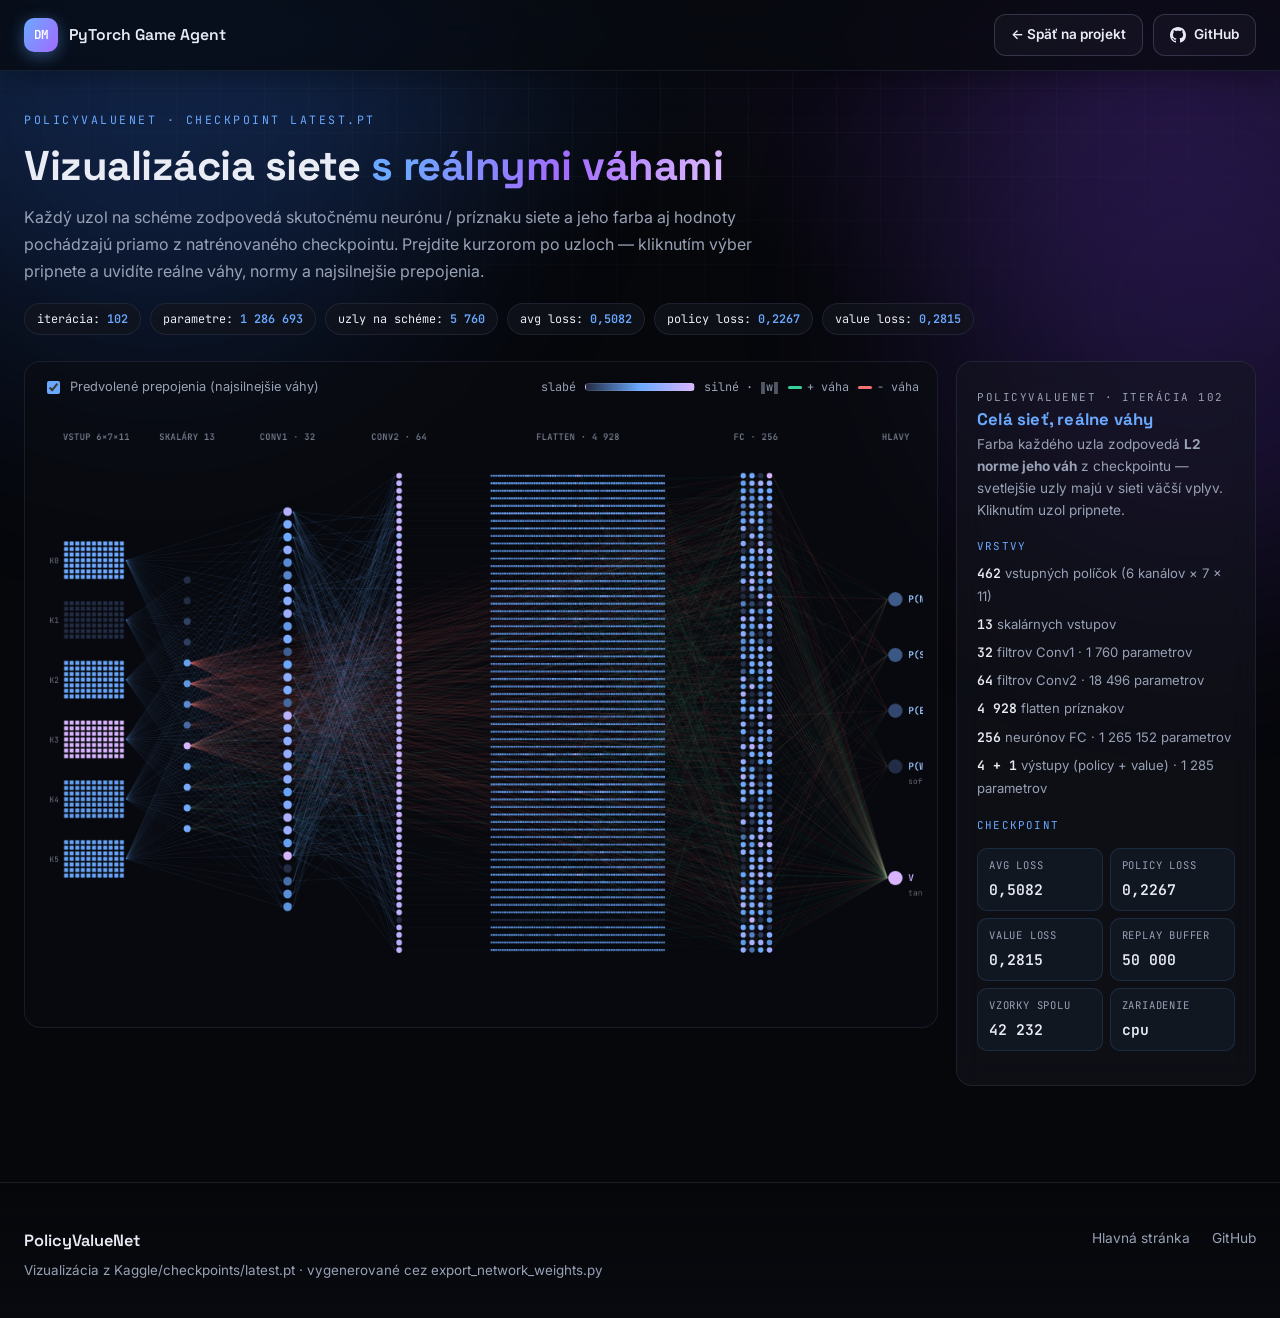
==== visualizationOfNetwork.html @ 05940a18 "UpdateWeb" ====
<!DOCTYPE html>
<html lang="sk">
<head>
  <meta charset="utf-8" />
  <meta name="viewport" content="width=device-width, initial-scale=1" />
  <title>PolicyValueNet — vizualizácia siete s reálnymi váhami</title>
  <meta name="description" content="Interaktívna vizualizácia neurónovej siete PolicyValueNet s reálnymi hodnotami váh z checkpointu latest.pt.">
  <link rel="icon" href="data:image/svg+xml,<svg xmlns=%22http://www.w3.org/2000/svg%22 viewBox=%220 0 100 100%22><text y=%22.9em%22 font-size=%2290%22>🧠</text></svg>">
  <link rel="preconnect" href="https://fonts.googleapis.com">
  <link rel="preconnect" href="https://fonts.gstatic.com" crossorigin>
  <link href="https://fonts.googleapis.com/css2?family=Inter:wght@400;500;600;700&family=Space+Grotesk:wght@500;600;700&family=JetBrains+Mono:wght@400;500;600&display=swap" rel="stylesheet">
  <link rel="stylesheet" href="styles.css">
  <style>
    /* ── Stránkové štýly vizualizácie ── */
    /* Na tejto stránke je obsah roztiahnutý na celú šírku obrazovky */
    main.viz-page,
    .nav-inner,
    .site-footer .footer-inner{
      max-width: 1740px;
    }

    .viz-page{ padding-top: 110px; }

    .viz-head{ margin-bottom: 26px; }

    .viz-head h1{
      font-size: clamp(1.7rem, 3.6vw, 2.6rem);
      margin: 10px 0 12px;
      letter-spacing: -0.5px;
    }

    .viz-sub{
      color: var(--muted);
      max-width: 760px;
      margin: 0 0 18px;
    }

    .viz-chips{
      display: flex;
      flex-wrap: wrap;
      gap: 9px;
    }

    .viz-chip{
      font-family: var(--font-mono);
      font-size: 0.74rem;
      color: var(--text);
      border: 1px solid var(--border);
      border-radius: 999px;
      padding: 5px 12px;
      background: rgba(18, 21, 29, 0.7);
    }

    .viz-chip b{ color: var(--accent); font-weight: 600; }

    .viz-layout{
      display: grid;
      grid-template-columns: 1fr 340px;
      gap: 18px;
      align-items: start;
      margin-top: 22px;
    }

    .viz-layout > *{ min-width: 0; }

    @media (max-width: 1500px){
      .viz-layout{ grid-template-columns: 1fr 300px; }
    }

    .viz-canvas-card{
      position: relative;
      background: rgba(10, 12, 18, 0.6);
      border: 1px solid var(--border);
      border-radius: 16px;
      padding: 14px;
      overflow: hidden;
    }

    .viz-scroll{ overflow-x: auto; }

    #netCanvas{
      display: block;
      min-width: 940px;
      max-width: 1480px;
      width: 100%;
      margin: 0 auto;
      cursor: crosshair;
    }

    .viz-controls{
      display: flex;
      flex-wrap: wrap;
      align-items: center;
      justify-content: space-between;
      gap: 12px;
      margin-bottom: 10px;
      padding: 0 4px;
    }

    .viz-controls label{
      display: inline-flex;
      align-items: center;
      gap: 7px;
      font-size: 0.8rem;
      color: var(--muted);
      cursor: pointer;
      user-select: none;
    }

    .viz-controls input[type="checkbox"]{ accent-color: var(--accent); }

    .viz-legend{
      display: flex;
      align-items: center;
      gap: 9px;
      font-size: 0.74rem;
      color: var(--muted);
      font-family: var(--font-mono);
    }

    .legend-grad{
      width: 110px;
      height: 8px;
      border-radius: 4px;
      background: linear-gradient(90deg, #232c45, #6aa9ff, #d8b4fe);
      border: 1px solid rgba(255,255,255,0.1);
    }

    .legend-sign{ display:inline-flex; align-items:center; gap:5px; }
    .legend-sign i{ display:inline-block; width:14px; height:3px; border-radius:2px; }

    /* Info panel */
    .viz-panel{
      position: sticky;
      top: 96px;
      background: var(--card);
      -webkit-backdrop-filter: blur(14px);
              backdrop-filter: blur(14px);
      border: 1px solid var(--border);
      border-radius: 16px;
      padding: 20px;
      min-height: 420px;
      max-height: calc(100vh - 120px);
      overflow-y: auto;
    }

    .viz-panel h2{
      font-size: 1.05rem;
      margin: 0 0 4px;
      color: var(--accent);
    }

    .viz-panel .vp-layer{
      font-family: var(--font-mono);
      font-size: 0.68rem;
      text-transform: uppercase;
      letter-spacing: 1.5px;
      color: var(--muted);
    }

    .viz-panel p{ font-size: 0.85rem; color: var(--muted); line-height: 1.6; }

    .vp-stats{
      display: grid;
      grid-template-columns: 1fr 1fr;
      gap: 7px;
      margin: 14px 0;
    }

    .vp-stat{
      background: rgba(106, 169, 255, 0.05);
      border: 1px solid rgba(106, 169, 255, 0.14);
      border-radius: 10px;
      padding: 8px 11px;
    }

    .vp-stat .k{
      display: block;
      font-size: 0.66rem;
      color: var(--muted);
      text-transform: uppercase;
      letter-spacing: 0.8px;
      font-family: var(--font-mono);
    }

    .vp-stat .v{
      display: block;
      font-family: var(--font-mono);
      font-size: 0.92rem;
      font-weight: 600;
      color: var(--text);
      margin-top: 2px;
    }

    .vp-table{
      width: 100%;
      border-collapse: collapse;
      font-size: 0.76rem;
      margin: 8px 0 14px;
      font-family: var(--font-mono);
    }

    .vp-table th{
      text-align: left;
      color: var(--muted);
      font-weight: 500;
      font-size: 0.66rem;
      text-transform: uppercase;
      letter-spacing: 0.8px;
      padding: 4px 6px;
      border-bottom: 1px solid var(--border);
    }

    .vp-table td{
      padding: 4px 6px;
      border-bottom: 1px solid rgba(148, 163, 200, 0.06);
    }

    .vp-table tr:hover td{ background: rgba(106, 169, 255, 0.05); }

    .w-pos{ color: #34d399; }
    .w-neg{ color: #f87171; }

    .vp-kernels{
      display: flex;
      flex-wrap: wrap;
      gap: 10px;
      margin: 10px 0 14px;
    }

    .vp-kernel{ text-align: center; }

    .vp-kernel canvas{
      display: block;
      border-radius: 6px;
      border: 1px solid rgba(255,255,255,0.08);
    }

    .vp-kernel span{
      display: block;
      font-family: var(--font-mono);
      font-size: 0.62rem;
      color: var(--muted);
      margin-top: 3px;
    }

    .vp-section{
      font-family: var(--font-mono);
      font-size: 0.68rem;
      text-transform: uppercase;
      letter-spacing: 1.2px;
      color: var(--accent);
      margin: 16px 0 6px;
    }

    .vp-reset{
      margin-top: 10px;
      width: 100%;
      padding: 9px;
      background: rgba(106, 169, 255, 0.08);
      border: 1px solid rgba(106, 169, 255, 0.3);
      border-radius: 10px;
      color: var(--text);
      font-family: var(--font-body);
      font-size: 0.82rem;
      font-weight: 600;
      cursor: pointer;
      transition: background 0.2s ease, border-color 0.2s ease;
    }

    .vp-reset:hover{ background: rgba(106,169,255,0.16); border-color: var(--accent); }

    .vp-summary li{
      font-size: 0.82rem;
      color: var(--muted);
      margin-bottom: 5px;
    }

    .vp-summary b{ color: var(--text); font-family: var(--font-mono); font-weight: 600; }

    .viz-error{
      padding: 40px;
      text-align: center;
      color: var(--muted);
    }

    @media (max-width: 1080px){
      .viz-layout{ grid-template-columns: 1fr; }
      .viz-panel{ position: static; max-height: none; }
    }
  </style>
</head>
<body>

  <div class="bg-fx" aria-hidden="true">
    <div class="orb orb-1"></div>
    <div class="orb orb-2"></div>
    <div class="bg-grid"></div>
  </div>

  <nav class="nav scrolled">
    <div class="container nav-inner">
      <a href="index.html" class="nav-brand">
        <span class="nav-logo">DM</span>
        <span>PyTorch Game Agent</span>
      </a>
      <div style="display:flex; align-items:center; gap:10px;">
        <a class="nav-gh" href="index.html#architektura"><span>← Späť na projekt</span></a>
        <a class="nav-gh" href="https://github.com/DavidMonis/RocnikovyProjekt" target="_blank" rel="noopener">
          <svg viewBox="0 0 16 16" aria-hidden="true"><path d="M8 0C3.58 0 0 3.58 0 8c0 3.54 2.29 6.53 5.47 7.59.4.07.55-.17.55-.38 0-.19-.01-.82-.01-1.49-2.01.37-2.53-.49-2.69-.94-.09-.23-.48-.94-.82-1.13-.28-.15-.68-.52-.01-.53.63-.01 1.08.58 1.23.82.72 1.21 1.87.87 2.33.66.07-.52.28-.87.51-1.07-1.78-.2-3.64-.89-3.64-3.95 0-.87.31-1.59.82-2.15-.08-.2-.36-1.02.08-2.12 0 0 .67-.21 2.2.82.64-.18 1.32-.27 2-.27.68 0 1.36.09 2 .27 1.53-1.04 2.2-.82 2.2-.82.44 1.1.16 1.92.08 2.12.51.56.82 1.27.82 2.15 0 3.07-1.87 3.75-3.65 3.95.29.25.54.73.54 1.48 0 1.07-.01 1.93-.01 2.2 0 .21.15.46.55.38A8.01 8.01 0 0 0 16 8c0-4.42-3.58-8-8-8z"/></svg>
          <span>GitHub</span>
        </a>
      </div>
    </div>
  </nav>

  <main class="container viz-page">
    <header class="viz-head">
      <span class="section-eyebrow">PolicyValueNet · checkpoint latest.pt</span>
      <h1>Vizualizácia siete <span class="grad-text">s reálnymi váhami</span></h1>
      <p class="viz-sub">
        Každý uzol na schéme zodpovedá skutočnému neurónu / príznaku siete a jeho farba aj hodnoty
        pochádzajú priamo z natrénovaného checkpointu. Prejdite kurzorom po uzloch — kliknutím výber
        pripnete a uvidíte reálne váhy, normy a najsilnejšie prepojenia.
      </p>
      <div class="viz-chips" id="vizChips"></div>
    </header>

    <div class="viz-layout">
      <div>
        <div class="viz-canvas-card">
          <div class="viz-controls">
            <label><input type="checkbox" id="edgeToggle" checked> Predvolené prepojenia (najsilnejšie váhy)</label>
            <div class="viz-legend">
              <span>slabé</span><span class="legend-grad"></span><span>silné · ‖w‖</span>
              <span class="legend-sign"><i style="background:#34d399"></i>+ váha</span>
              <span class="legend-sign"><i style="background:#f87171"></i>− váha</span>
            </div>
          </div>
          <div class="viz-scroll">
            <canvas id="netCanvas"></canvas>
          </div>
        </div>
      </div>

      <aside class="viz-panel" id="vizPanel"></aside>
    </div>
  </main>

  <footer class="site-footer">
    <div class="container footer-inner">
      <div class="footer-brand">
        PolicyValueNet
        <span>Vizualizácia z Kaggle/checkpoints/latest.pt · vygenerované cez export_network_weights.py</span>
      </div>
      <div class="footer-links">
        <a href="index.html">Hlavná stránka</a>
        <a href="https://github.com/DavidMonis/RocnikovyProjekt" target="_blank" rel="noopener">GitHub</a>
      </div>
    </div>
  </footer>

  <script src="Kaggle/other/network_weights.js"></script>
  <script>
  (function () {
    'use strict';

    const panel = document.getElementById('vizPanel');
    const chipsEl = document.getElementById('vizChips');
    const canvas = document.getElementById('netCanvas');

    if (!window.NET) {
      panel.innerHTML = '<div class="viz-error">Súbor <code>network_weights.js</code> sa nenačítal.<br>Vygenerujte ho: <code>python export_network_weights.py</code></div>';
      return;
    }

    const NET = window.NET;
    const fmt = (v, d = 4) => Number(v).toLocaleString('sk-SK', { maximumFractionDigits: d, minimumFractionDigits: 0 });
    const fmtW = v => (v >= 0 ? '+' : '') + Number(v).toLocaleString('sk-SK', { maximumFractionDigits: 4, minimumFractionDigits: 4 });

    /* ── Konštanty siete ─────────────────────────────────────────── */
    const ROWS = 7, COLS = 11, CELLS = ROWS * COLS; // 77
    const CH_NAMES = ['vlastné telo', 'hlavy súperov', 'telá súperov', 'chvosty súperov', 'jedlo', 'nebezpečné polia'];
    const SCALAR_NAMES = [
      'dĺžka mojej husi', 'dĺžka súpera 1', 'dĺžka súpera 2', 'dĺžka súpera 3',
      'alive súper 1', 'alive súper 2', 'alive súper 3',
      'hunger tick', 'krok hry',
      'akcia N', 'akcia S', 'akcia E', 'akcia W'
    ];
    const ACTION_NAMES = ['N — sever', 'S — juh', 'E — východ', 'W — západ'];

    /* ── Prístup k váham ─────────────────────────────────────────── */
    const c1w = NET.conv1.w, c1b = NET.conv1.b;   // [32][6][3][3], [32]
    const c2w = NET.conv2.w, c2b = NET.conv2.b;   // [64][32][3][3], [64]
    const pw = NET.policy.w, pb = NET.policy.b;   // [4][256], [4]
    const vw = NET.value.w,  vb = NET.value.b;    // [1][256], [1]

    const k1 = (f, ch, i, j) => c1w[((f * 6 + ch) * 3 + i) * 3 + j];
    const k2 = (g, f, i, j) => c2w[((g * 32 + f) * 3 + i) * 3 + j];

    function kernelNorm1(f, ch) {
      let s = 0;
      for (let i = 0; i < 3; i++) for (let j = 0; j < 3; j++) { const w = k1(f, ch, i, j); s += w * w; }
      return Math.sqrt(s);
    }
    function kernelNorm2(g, f) {
      let s = 0;
      for (let i = 0; i < 3; i++) for (let j = 0; j < 3; j++) { const w = k2(g, f, i, j); s += w * w; }
      return Math.sqrt(s);
    }

    /* Odvodené metriky */
    const conv1Norm = [], conv1Pair = [];          // [32], [32][6]
    for (let f = 0; f < 32; f++) {
      let s = 0; const row = [];
      for (let ch = 0; ch < 6; ch++) { const n = kernelNorm1(f, ch); row.push(n); s += n * n; }
      conv1Pair.push(row); conv1Norm.push(Math.sqrt(s));
    }
    const chanNorm = [];                           // [6] dôležitosť vstupného kanála
    for (let ch = 0; ch < 6; ch++) {
      let s = 0;
      for (let f = 0; f < 32; f++) s += conv1Pair[f][ch] ** 2;
      chanNorm.push(Math.sqrt(s));
    }
    const conv2Norm = [], conv2Pair = [];          // [64], [64][32]
    for (let g = 0; g < 64; g++) {
      let s = 0; const row = [];
      for (let f = 0; f < 32; f++) { const n = kernelNorm2(g, f); row.push(n); s += n * n; }
      conv2Pair.push(row); conv2Norm.push(Math.sqrt(s));
    }
    const policyNorm = [0, 1, 2, 3].map(a => Math.sqrt(pw.slice(a * 256, a * 256 + 256).reduce((s, w) => s + w * w, 0)));
    const valueNorm = Math.sqrt(vw.reduce((s, w) => s + w * w, 0));

    const stat = arr => {
      let mn = Infinity, mx = -Infinity, sum = 0;
      arr.forEach(v => { if (v < mn) mn = v; if (v > mx) mx = v; sum += v; });
      return { min: mn, max: mx, mean: sum / arr.length };
    };
    const S = {
      chan: stat(chanNorm), sc: stat(NET.fcColNorm.slice(4928)),
      c1: stat(conv1Norm), c2: stat(conv2Norm),
      fl: stat(NET.fcColNorm.slice(0, 4928)), fc: stat(NET.fc.inNorm),
      pv: stat([...policyNorm, valueNorm])
    };
    const norm01 = (v, s) => s.max > s.min ? (v - s.min) / (s.max - s.min) : 0.5;

    /* Farebná škála: tmavá → modrá → svetlofialová */
    function ramp(t) {
      t = Math.max(0, Math.min(1, t));
      const stops = [[35, 44, 69], [106, 169, 255], [216, 180, 254]];
      const x = t * 2, i = Math.min(1, Math.floor(x)), f = x - i;
      const a = stops[i], b = stops[i + 1];
      return `rgb(${Math.round(a[0] + (b[0] - a[0]) * f)},${Math.round(a[1] + (b[1] - a[1]) * f)},${Math.round(a[2] + (b[2] - a[2]) * f)})`;
    }
    function diverge(t) { // -1..1 → červená..tmavá..zelená
      t = Math.max(-1, Math.min(1, t));
      if (t < 0) { const f = -t; return `rgb(${Math.round(40 + 208 * f)},${Math.round(46 + 67 * f)},${Math.round(60 + 53 * f)})`; }
      const f = t; return `rgb(${Math.round(40 + 12 * f)},${Math.round(46 + 165 * f)},${Math.round(60 + 93 * f)})`;
    }

    /* ── Geometria (virtuálne 1180 × 760) ────────────────────────── */
    const VW = 1180, VH = 760;
    const nodes = []; // {x, y, r, layer, idx}

    // 1) board: 6 mriežok 7×11
    const B = { x0: 34, pitch: 7, cell: 5, gridH: 49, gap: 26, y0: 170 };
    const boardGridY = ch => B.y0 + ch * (B.gridH + B.gap);
    for (let ch = 0; ch < 6; ch++)
      for (let r = 0; r < ROWS; r++)
        for (let c = 0; c < COLS; c++)
          nodes.push({ x: B.x0 + c * B.pitch, y: boardGridY(ch) + r * B.pitch, r: 3, layer: 'board', idx: ch * CELLS + r * COLS + c });

    // 2) skaláry
    const SC = { x: 186, y0: 216, pitch: 26 };
    for (let i = 0; i < 13; i++) nodes.push({ x: SC.x, y: SC.y0 + i * SC.pitch, r: 4.5, layer: 'scalar', idx: i });

    // 3) conv1
    const C1 = { x: 312, y0: 130, pitch: 16 };
    for (let f = 0; f < 32; f++) nodes.push({ x: C1.x, y: C1.y0 + f * C1.pitch, r: 5.5, layer: 'conv1', idx: f });

    // 4) conv2
    const C2 = { x: 452, y0: 85, pitch: 9.45 };
    for (let g = 0; g < 64; g++) nodes.push({ x: C2.x, y: C2.y0 + g * C2.pitch, r: 3.6, layer: 'conv2', idx: g });

    // 5) flatten: riadok g (zarovnaný s conv2), 77 stĺpcov
    const FL = { x0: 568, pitch: 2.85 };
    for (let g = 0; g < 64; g++)
      for (let c = 0; c < CELLS; c++)
        nodes.push({ x: FL.x0 + c * FL.pitch, y: C2.y0 + g * C2.pitch, r: 1.4, layer: 'flatten', idx: g * CELLS + c });

    // 6) fc: 4 stĺpce × 64
    const FC = { x0: 884, colPitch: 11, y0: 85, pitch: 9.45 };
    for (let i = 0; i < 256; i++)
      nodes.push({ x: FC.x0 + Math.floor(i / 64) * FC.colPitch, y: FC.y0 + (i % 64) * FC.pitch, r: 3.4, layer: 'fc', idx: i });

    // 7) hlavy
    const PY = [240, 310, 380, 450], PX = 1075, VY = 590;
    for (let a = 0; a < 4; a++) nodes.push({ x: PX, y: PY[a], r: 9, layer: 'policy', idx: a });
    nodes.push({ x: PX, y: VY, r: 9, layer: 'value', idx: 0 });

    const nodeAt = (layer, idx) => nodes.find(n => n.layer === layer && n.idx === idx);
    const flPos = idx => ({ x: FL.x0 + (idx % CELLS) * FL.pitch, y: C2.y0 + Math.floor(idx / CELLS) * C2.pitch });
    const fcPos = i => ({ x: FC.x0 + Math.floor(i / 64) * FC.colPitch, y: FC.y0 + (i % 64) * FC.pitch });
    const colPos = j => j < 4928 ? flPos(j) : { x: SC.x, y: SC.y0 + (j - 4928) * SC.pitch };
    const colLabel = j => j < 4928 ? `f${Math.floor(j / CELLS)}·(${Math.floor((j % CELLS) / COLS)},${(j % CELLS) % COLS})` : SCALAR_NAMES[j - 4928];

    function nodeColor(n) {
      switch (n.layer) {
        case 'board':  return ramp(norm01(chanNorm[Math.floor(n.idx / CELLS)], S.chan));
        case 'scalar': return ramp(norm01(NET.fcColNorm[4928 + n.idx], S.sc));
        case 'conv1':  return ramp(norm01(conv1Norm[n.idx], S.c1));
        case 'conv2':  return ramp(norm01(conv2Norm[n.idx], S.c2));
        case 'flatten':return ramp(norm01(NET.fcColNorm[n.idx], S.fl));
        case 'fc':     return ramp(norm01(NET.fc.inNorm[n.idx], S.fc));
        case 'policy': return ramp(norm01(policyNorm[n.idx], S.pv));
        case 'value':  return ramp(norm01(valueNorm, S.pv));
      }
    }

    /* ── Predvolené hrany ────────────────────────────────────────── */
    const staticEdges = [];
    (function buildEdges() {
      // board kanál → conv1 (192, sila = norma jadra)
      const maxP1 = Math.max(...conv1Pair.flat());
      for (let f = 0; f < 32; f++) for (let ch = 0; ch < 6; ch++)
        staticEdges.push({ x1: B.x0 + (COLS - 1) * B.pitch + 5, y1: boardGridY(ch) + 21, x2: C1.x - 7, y2: C1.y0 + f * C1.pitch, a: 0.02 + 0.13 * (conv1Pair[f][ch] / maxP1), c: '#6aa9ff' });
      // conv1 → conv2: top 300 párov
      const pairs2 = [];
      for (let g = 0; g < 64; g++) for (let f = 0; f < 32; f++) pairs2.push([conv2Pair[g][f], f, g]);
      pairs2.sort((a, b) => b[0] - a[0]);
      const maxP2 = pairs2[0][0];
      pairs2.slice(0, 300).forEach(([n, f, g]) =>
        staticEdges.push({ x1: C1.x + 7, y1: C1.y0 + f * C1.pitch, x2: C2.x - 5, y2: C2.y0 + g * C2.pitch, a: 0.02 + 0.12 * (n / maxP2), c: '#6aa9ff' }));
      // conv2 → flatten riadok (štrukturálne)
      for (let g = 0; g < 64; g++)
        staticEdges.push({ x1: C2.x + 5, y1: C2.y0 + g * C2.pitch, x2: FL.x0 - 4, y2: C2.y0 + g * C2.pitch, a: 0.05, c: '#98a1b5' });
      // flatten/skaláry → fc: top-3 z top-8 každého neurónu
      NET.fc.top.forEach((tops, i) => {
        const t = fcPos(i);
        tops.slice(0, 3).forEach(([j, w]) => {
          const s = colPos(j);
          staticEdges.push({ x1: s.x + 3, y1: s.y, x2: t.x - 4, y2: t.y, a: 0.05, c: w >= 0 ? '#34d399' : '#f87171' });
        });
      });
      // fc → hlavy: top 220 podľa |w|
      const hp = [];
      for (let a = 0; a < 4; a++) for (let i = 0; i < 256; i++) hp.push([Math.abs(pw[a * 256 + i]), i, a, pw[a * 256 + i]]);
      for (let i = 0; i < 256; i++) hp.push([Math.abs(vw[i]), i, 4, vw[i]]);
      hp.sort((a, b) => b[0] - a[0]);
      hp.slice(0, 220).forEach(([, i, h, w]) => {
        const s = fcPos(i);
        staticEdges.push({ x1: s.x + 4, y1: s.y, x2: PX - 10, y2: h < 4 ? PY[h] : VY, a: 0.03 + 0.12 * (Math.abs(w) / hp[0][0]), c: w >= 0 ? '#34d399' : '#f87171' });
      });
    })();

    /* ── Render ──────────────────────────────────────────────────── */
    const ctx = canvas.getContext('2d');
    let scale = 1, hovered = null, pinned = null, showEdges = true;
    let intro = 0;
    const prefersReduced = matchMedia('(prefers-reduced-motion: reduce)').matches;
    const staticCv = document.createElement('canvas');

    const LAYER_ORDER = { board: 0, scalar: 0, conv1: 1, conv2: 2, flatten: 3, fc: 4, policy: 5, value: 5 };

    function drawStatic(c2d, alphaPerStage) {
      c2d.clearRect(0, 0, VW, VH);

      // nadpisy vrstiev
      c2d.font = '600 11px "JetBrains Mono", monospace';
      c2d.fillStyle = 'rgba(152,161,181,0.75)';
      c2d.textAlign = 'center';
      const heads = [[B.x0 + 38, 'VSTUP 6×7×11'], [SC.x, 'SKALÁRY 13'], [C1.x, 'CONV1 · 32'], [C2.x, 'CONV2 · 64'], [FL.x0 + 108, 'FLATTEN · 4 928'], [FC.x0 + 16, 'FC · 256'], [PX, 'HLAVY']];
      heads.forEach(([x, t]) => c2d.fillText(t, x, 40));

      // hrany
      if (showEdges) {
        staticEdges.forEach(e => {
          const st = Math.min(LAYER_ORDER[hovered ? 'value' : 'value'], 5); // placeholder, alpha set below
          c2d.globalAlpha = e.a * (alphaPerStage ? alphaPerStage[5] : 1);
          c2d.strokeStyle = e.c;
          c2d.lineWidth = 1;
          c2d.beginPath(); c2d.moveTo(e.x1, e.y1); c2d.lineTo(e.x2, e.y2); c2d.stroke();
        });
        c2d.globalAlpha = 1;
      }

      // uzly
      nodes.forEach(n => {
        const a = alphaPerStage ? alphaPerStage[LAYER_ORDER[n.layer]] : 1;
        if (a <= 0) return;
        c2d.globalAlpha = a;
        c2d.fillStyle = nodeColor(n);
        if (n.layer === 'board') {
          c2d.fillRect(n.x - 2.5, n.y - 2.5, 5, 5);
        } else if (n.layer === 'flatten') {
          c2d.fillRect(n.x - 1.2, n.y - 1.2, 2.4, 2.4);
        } else {
          c2d.beginPath(); c2d.arc(n.x, n.y, n.r, 0, Math.PI * 2); c2d.fill();
        }
      });
      c2d.globalAlpha = 1;

      // popisky kanálov a hláv
      c2d.font = '10px "JetBrains Mono", monospace';
      c2d.fillStyle = 'rgba(152,161,181,0.7)';
      c2d.textAlign = 'right';
      for (let ch = 0; ch < 6; ch++) c2d.fillText('K' + ch, B.x0 - 9, boardGridY(ch) + 25);
      c2d.textAlign = 'left';
      c2d.font = '600 12px "JetBrains Mono", monospace';
      ['P(N)', 'P(S)', 'P(E)', 'P(W)'].forEach((t, a) => { c2d.fillStyle = '#9cc3ff'; c2d.fillText(t, PX + 16, PY[a] + 4); });
      c2d.fillStyle = '#c4a8f7'; c2d.fillText('V', PX + 16, VY + 4);
      c2d.font = '10px "JetBrains Mono", monospace';
      c2d.fillStyle = 'rgba(152,161,181,0.6)';
      c2d.fillText('softmax', PX + 16, PY[3] + 22);
      c2d.fillText('tanh', PX + 16, VY + 22);
    }

    function rebuildStatic() {
      staticCv.width = VW; staticCv.height = VH;
      drawStatic(staticCv.getContext('2d'), null);
    }

    function highlightEdge(c, x1, y1, x2, y2, w, label) {
      c.strokeStyle = w >= 0 ? '#34d399' : '#f87171';
      c.lineWidth = 1.6;
      c.globalAlpha = 0.85;
      c.beginPath(); c.moveTo(x1, y1); c.lineTo(x2, y2); c.stroke();
      c.globalAlpha = 1;
      if (label) {
        const mx = (x1 + x2) / 2, my = (y1 + y2) / 2;
        c.font = '600 9.5px "JetBrains Mono", monospace';
        c.fillStyle = w >= 0 ? '#6ee7b7' : '#fca5a5';
        c.fillText(fmtW(w), mx + 4, my - 3);
      }
    }

    function drawHover(c, n) {
      // zvýraznenie samotného uzla
      c.strokeStyle = '#ffffff';
      c.lineWidth = 1.6;
      c.beginPath(); c.arc(n.x, n.y, Math.max(n.r + 3.5, 5), 0, Math.PI * 2); c.stroke();

      if (n.layer === 'conv1') {
        const f = n.idx;
        for (let ch = 0; ch < 6; ch++)
          highlightEdge(c, B.x0 + (COLS - 1) * B.pitch + 5, boardGridY(ch) + 21, n.x - 7, n.y, conv1Pair[f][ch], false);
        // top-10 výstupov do conv2
        const outs = [];
        for (let g = 0; g < 64; g++) outs.push([conv2Pair[g][f], g]);
        outs.sort((a, b) => b[0] - a[0]);
        outs.slice(0, 10).forEach(([nm, g]) => highlightEdge(c, n.x + 7, n.y, C2.x - 5, C2.y0 + g * C2.pitch, nm, false));
      } else if (n.layer === 'conv2') {
        const g = n.idx;
        const ins = [];
        for (let f = 0; f < 32; f++) ins.push([conv2Pair[g][f], f]);
        ins.sort((a, b) => b[0] - a[0]);
        ins.slice(0, 10).forEach(([nm, f]) => highlightEdge(c, C1.x + 7, C1.y0 + f * C1.pitch, n.x - 5, n.y, nm, false));
        highlightEdge(c, n.x + 5, n.y, FL.x0 - 4, n.y, 1, false);
      } else if (n.layer === 'flatten' || n.layer === 'scalar') {
        const j = n.layer === 'flatten' ? n.idx : 4928 + n.idx;
        NET.fcColTop[j].forEach(([i, w]) => {
          const t = fcPos(i);
          highlightEdge(c, n.x + 3, n.y, t.x - 4, t.y, w, true);
        });
        if (n.layer === 'flatten') highlightEdge(c, C2.x + 5, C2.y0 + Math.floor(n.idx / CELLS) * C2.pitch, n.x - 2, n.y, 1, false);
      } else if (n.layer === 'fc') {
        const i = n.idx;
        NET.fc.top[i].forEach(([j, w]) => {
          const s = colPos(j);
          highlightEdge(c, s.x + 3, s.y, n.x - 4, n.y, w, false);
        });
        for (let a = 0; a < 4; a++) highlightEdge(c, n.x + 4, n.y, PX - 10, PY[a], pw[a * 256 + i], true);
        highlightEdge(c, n.x + 4, n.y, PX - 10, VY, vw[i], true);
      } else if (n.layer === 'policy' || n.layer === 'value') {
        const row = n.layer === 'policy' ? pw.slice(n.idx * 256, n.idx * 256 + 256) : vw;
        const tops = row.map((w, i) => [Math.abs(w), i, w]).sort((a, b) => b[0] - a[0]).slice(0, 40);
        tops.forEach(([, i, w]) => { const s = fcPos(i); highlightEdge(c, s.x + 4, s.y, n.x - 10, n.y, w, false); });
      } else if (n.layer === 'board') {
        const ch = Math.floor(n.idx / CELLS);
        for (let f = 0; f < 32; f++)
          highlightEdge(c, B.x0 + (COLS - 1) * B.pitch + 5, boardGridY(ch) + 21, C1.x - 7, C1.y0 + f * C1.pitch, conv1Pair[f][ch], false);
      }
    }

    function render() {
      const dpr = Math.min(devicePixelRatio || 1, 2);
      const cssW = canvas.clientWidth;
      scale = cssW / VW;
      const cssH = VH * scale;
      canvas.style.height = cssH + 'px';
      canvas.width = cssW * dpr;
      canvas.height = cssH * dpr;
      ctx.setTransform(dpr * scale, 0, 0, dpr * scale, 0, 0);

      if (intro < 1) {
        const stages = [];
        for (let s = 0; s <= 5; s++) stages.push(Math.max(0, Math.min(1, intro * 7 - s)));
        drawStatic(ctx, stages);
        return;
      }
      ctx.clearRect(0, 0, VW, VH);
      ctx.drawImage(staticCv, 0, 0, VW, VH);
      const sel = pinned || hovered;
      if (sel) drawHover(ctx, sel);
    }

    /* ── Info panel ──────────────────────────────────────────────── */
    function statRow(k, v) { return `<div class="vp-stat"><span class="k">${k}</span><span class="v">${v}</span></div>`; }

    function kernelCanvas(f, ch, which) {
      return `<div class="vp-kernel"><canvas width="62" height="62" data-k="${which},${f},${ch}"></canvas><span>K${ch} · ${CH_NAMES[ch].split(' ')[0]}</span></div>`;
    }

    function paintKernels() {
      panel.querySelectorAll('canvas[data-k]').forEach(cv => {
        const [which, a, b] = cv.dataset.k.split(',').map(Number);
        const g = cv.getContext('2d');
        const ker = (i, j) => which === 1 ? k1(a, b, i, j) : k2(a, b, i, j);
        let mx = 0;
        for (let i = 0; i < 3; i++) for (let j = 0; j < 3; j++) mx = Math.max(mx, Math.abs(ker(i, j)));
        for (let i = 0; i < 3; i++) for (let j = 0; j < 3; j++) {
          const w = ker(i, j);
          g.fillStyle = diverge(mx ? w / mx : 0);
          g.fillRect(j * 21, i * 21, 20, 20);
          g.fillStyle = 'rgba(255,255,255,0.85)';
          g.font = '7px "JetBrains Mono", monospace';
          g.textAlign = 'center';
          g.fillText(w.toFixed(2), j * 21 + 10, i * 21 + 13);
        }
      });
    }

    function topTable(rows, head) {
      let h = `<table class="vp-table"><tr><th>${head[0]}</th><th>${head[1]}</th></tr>`;
      rows.forEach(([l, w]) => { h += `<tr><td>${l}</td><td class="${w >= 0 ? 'w-pos' : 'w-neg'}">${fmtW(w)}</td></tr>`; });
      return h + '</table>';
    }

    function defaultPanel() {
      const st = NET.meta.stats || {};
      panel.innerHTML = `
        <span class="vp-layer">PolicyValueNet · iterácia ${NET.meta.iteration}</span>
        <h2>Celá sieť, reálne váhy</h2>
        <p>Farba každého uzla zodpovedá <b>L2 norme jeho váh</b> z checkpointu — svetlejšie uzly majú v sieti väčší vplyv. Kliknutím uzol pripnete.</p>
        <div class="vp-section">Vrstvy</div>
        <ul class="vp-summary" style="list-style:none; padding:0; margin:0;">
          <li><b>462</b> vstupných políčok (6 kanálov × 7 × 11)</li>
          <li><b>13</b> skalárnych vstupov</li>
          <li><b>32</b> filtrov Conv1 · 1 760 parametrov</li>
          <li><b>64</b> filtrov Conv2 · 18 496 parametrov</li>
          <li><b>4 928</b> flatten príznakov</li>
          <li><b>256</b> neurónov FC · 1 265 152 parametrov</li>
          <li><b>4 + 1</b> výstupy (policy + value) · 1 285 parametrov</li>
        </ul>
        <div class="vp-section">Checkpoint</div>
        <div class="vp-stats">
          ${statRow('avg loss', fmt(st.avg_loss))}
          ${statRow('policy loss', fmt(st.avg_policy_loss))}
          ${statRow('value loss', fmt(st.avg_value_loss))}
          ${statRow('replay buffer', fmt(st.buffer_size, 0))}
          ${statRow('vzorky spolu', fmt(st.generated_samples, 0))}
          ${statRow('zariadenie', st.device || '—')}
        </div>`;
    }

    function showNode(n) {
      let html = '';
      if (n.layer === 'board') {
        const ch = Math.floor(n.idx / CELLS), r = Math.floor((n.idx % CELLS) / COLS), c = (n.idx % CELLS) % COLS;
        html = `<span class="vp-layer">Vstup · kanál K${ch}</span>
          <h2>${CH_NAMES[ch]} · políčko (${r}, ${c})</h2>
          <p>Binárny vstup (0/1). Konvolučné váhy sú zdieľané pre všetky políčka kanála — dôležitosť kanála je daná normou jadier Conv1, ktoré ho čítajú.</p>
          <div class="vp-stats">
            ${statRow('kanál', 'K' + ch)}
            ${statRow('pozícia', `(${r}, ${c})`)}
            ${statRow('‖W kanála‖ v Conv1', fmt(chanNorm[ch]))}
            ${statRow('poradie kanála', (1 + chanNorm.filter(v => v > chanNorm[ch]).length) + ' / 6')}
          </div>
          <div class="vp-section">Najsilnejšie filtre čítajúce K${ch}</div>
          ${topTable(conv1Pair.map((row, f) => [`Conv1 f${f}`, row[ch]]).sort((a, b) => b[1] - a[1]).slice(0, 6), ['filter', '‖jadro‖'])}`;
      } else if (n.layer === 'scalar') {
        const j = 4928 + n.idx;
        html = `<span class="vp-layer">Skalárny vstup · #${n.idx}</span>
          <h2>${SCALAR_NAMES[n.idx]}</h2>
          <p>Vstupuje priamo do FC vrstvy (stĺpec ${j} matice shared_fc). Dôležitosť = L2 norma jeho 256 odchádzajúcich váh.</p>
          <div class="vp-stats">
            ${statRow('‖w stĺpca‖', fmt(NET.fcColNorm[j]))}
            ${statRow('poradie medzi skalármi', (1 + NET.fcColNorm.slice(4928).filter(v => v > NET.fcColNorm[j]).length) + ' / 13')}
          </div>
          <div class="vp-section">Najsilnejšie prepojenia do FC</div>
          ${topTable(NET.fcColTop[j].map(([i, w]) => [`FC #${i}`, w]), ['neurón', 'váha'])}`;
      } else if (n.layer === 'conv1') {
        const f = n.idx;
        html = `<span class="vp-layer">Conv1 · filter #${f}</span>
          <h2>Conv2d 6 → 32 · jadro 3×3</h2>
          <div class="vp-stats">
            ${statRow('bias', fmtW(c1b[f]))}
            ${statRow('‖W filtra‖', fmt(conv1Norm[f]))}
            ${statRow('poradie', (1 + conv1Norm.filter(v => v > conv1Norm[f]).length) + ' / 32')}
            ${statRow('parametre', '55')}
          </div>
          <div class="vp-section">Reálne jadrá 3×3 (6 vstupných kanálov)</div>
          <div class="vp-kernels">${[0, 1, 2, 3, 4, 5].map(ch => kernelCanvas(f, ch, 1)).join('')}</div>`;
      } else if (n.layer === 'conv2') {
        const g = n.idx;
        const tops = conv2Pair[g].map((nm, f) => [nm, f]).sort((a, b) => b[0] - a[0]).slice(0, 6);
        html = `<span class="vp-layer">Conv2 · filter #${g}</span>
          <h2>Conv2d 32 → 64 · jadro 3×3</h2>
          <div class="vp-stats">
            ${statRow('bias', fmtW(c2b[g]))}
            ${statRow('‖W filtra‖', fmt(conv2Norm[g]))}
            ${statRow('poradie', (1 + conv2Norm.filter(v => v > conv2Norm[g]).length) + ' / 64')}
            ${statRow('parametre', '289')}
          </div>
          <div class="vp-section">Jadrá k najsilnejším vstupom (z Conv1)</div>
          <div class="vp-kernels">${tops.map(([, f]) => `<div class="vp-kernel"><canvas width="62" height="62" data-k="2,${g},${f}"></canvas><span>← C1 f${f}</span></div>`).join('')}</div>
          ${topTable(tops.map(([nm, f]) => [`Conv1 f${f}`, nm]), ['vstupný filter', '‖jadro‖'])}`;
      } else if (n.layer === 'flatten') {
        const f = Math.floor(n.idx / CELLS), r = Math.floor((n.idx % CELLS) / COLS), c = (n.idx % CELLS) % COLS;
        html = `<span class="vp-layer">Flatten · index ${n.idx} / 4 928</span>
          <h2>Filter f${f} · pozícia (${r}, ${c})</h2>
          <p>Aktivácia filtra Conv2 #${f} na políčku (${r}, ${c}), preusporiadaná do vektora. Dôležitosť = L2 norma jeho 256 váh do FC vrstvy.</p>
          <div class="vp-stats">
            ${statRow('‖w stĺpca‖', fmt(NET.fcColNorm[n.idx]))}
            ${statRow('poradie', (1 + NET.fcColNorm.slice(0, 4928).filter(v => v > NET.fcColNorm[n.idx]).length) + ' / 4 928')}
          </div>
          <div class="vp-section">Najsilnejšie prepojenia do FC</div>
          ${topTable(NET.fcColTop[n.idx].map(([i, w]) => [`FC #${i}`, w]), ['neurón', 'váha'])}`;
      } else if (n.layer === 'fc') {
        const i = n.idx;
        html = `<span class="vp-layer">Shared FC · neurón #${i}</span>
          <h2>Linear 4 941 → 256 + ReLU</h2>
          <div class="vp-stats">
            ${statRow('bias', fmtW(NET.fc.b[i]))}
            ${statRow('‖w vstupov‖', fmt(NET.fc.inNorm[i]))}
            ${statRow('priemer w', fmtW(NET.fc.inMean[i]))}
            ${statRow('std w', fmt(NET.fc.inStd[i]))}
            ${statRow('min w', fmtW(NET.fc.inMin[i]))}
            ${statRow('max w', fmtW(NET.fc.inMax[i]))}
          </div>
          <div class="vp-section">Top 8 vstupných váh (zo 4 941)</div>
          ${topTable(NET.fc.top[i].map(([j, w]) => [colLabel(j), w]), ['zdroj', 'váha'])}
          <div class="vp-section">Výstupy do hláv</div>
          ${topTable([
            ['→ P(N)', pw[0 * 256 + i]], ['→ P(S)', pw[1 * 256 + i]],
            ['→ P(E)', pw[2 * 256 + i]], ['→ P(W)', pw[3 * 256 + i]],
            ['→ Value', vw[i]]
          ], ['hlava', 'váha'])}`;
      } else if (n.layer === 'policy') {
        const a = n.idx, row = pw.slice(a * 256, a * 256 + 256);
        const tops = row.map((w, i) => [Math.abs(w), i, w]).sort((x, y) => y[0] - x[0]).slice(0, 10);
        html = `<span class="vp-layer">Policy head · výstup #${a}</span>
          <h2>${ACTION_NAMES[a]}</h2>
          <p>Logit akcie — softmaxom sa mení na pravdepodobnosť. Trénovaný cross-entropy lossom voči počtom návštev MCTS.</p>
          <div class="vp-stats">
            ${statRow('bias', fmtW(pb[a]))}
            ${statRow('‖w vstupov‖', fmt(policyNorm[a]))}
          </div>
          <div class="vp-section">Top 10 vstupov z FC (z 256)</div>
          ${topTable(tops.map(([, i, w]) => [`FC #${i}`, w]), ['neurón', 'váha'])}`;
      } else if (n.layer === 'value') {
        const tops = vw.map((w, i) => [Math.abs(w), i, w]).sort((x, y) => y[0] - x[0]).slice(0, 10);
        html = `<span class="vp-layer">Value head · výstup</span>
          <h2>Hodnota pozície · tanh → [−1, 1]</h2>
          <p>Odhad finálneho umiestnenia (−1 = prvý vypadnutý, +1 = víťaz). Trénovaný MSE lossom. V MCTS ohodnocuje listové uzly.</p>
          <div class="vp-stats">
            ${statRow('bias', fmtW(vb[0]))}
            ${statRow('‖w vstupov‖', fmt(valueNorm))}
          </div>
          <div class="vp-section">Top 10 vstupov z FC (z 256)</div>
          ${topTable(tops.map(([, i, w]) => [`FC #${i}`, w]), ['neurón', 'váha'])}`;
      }
      if (pinned) html += '<button class="vp-reset" id="vpReset">✕ Zrušiť výber</button>';
      panel.innerHTML = html;
      paintKernels();
      const btn = document.getElementById('vpReset');
      if (btn) btn.addEventListener('click', () => { pinned = null; hovered = null; defaultPanel(); render(); });
    }

    /* ── Interakcia ──────────────────────────────────────────────── */
    function hitTest(e) {
      const rect = canvas.getBoundingClientRect();
      const x = (e.clientX - rect.left) / scale;
      const y = (e.clientY - rect.top) / scale;
      let best = null, bestD = 81; // 9px polomer
      for (const n of nodes) {
        const dx = n.x - x, dy = n.y - y;
        const d = dx * dx + dy * dy;
        const lim = Math.max((n.r + 4) ** 2, n.layer === 'flatten' ? 9 : 81);
        if (d < lim && d < bestD + (n.r > 3 ? 30 : 0)) { best = n; bestD = d; }
      }
      return best;
    }

    canvas.addEventListener('mousemove', e => {
      if (pinned) return;
      const n = hitTest(e);
      if (n !== hovered) {
        hovered = n;
        if (n) showNode(n); else defaultPanel();
        render();
      }
    });

    canvas.addEventListener('mouseleave', () => {
      if (pinned) return;
      hovered = null; defaultPanel(); render();
    });

    canvas.addEventListener('click', e => {
      const n = hitTest(e);
      if (n) { pinned = n; showNode(n); }
      else { pinned = null; defaultPanel(); }
      render();
    });

    document.getElementById('edgeToggle').addEventListener('change', e => {
      showEdges = e.target.checked;
      rebuildStatic();
      render();
    });

    /* ── Hlavičkové chipy ────────────────────────────────────────── */
    (function chips() {
      const st = NET.meta.stats || {};
      const items = [
        ['iterácia', NET.meta.iteration],
        ['parametre', fmt(NET.meta.totalParams, 0)],
        ['uzly na schéme', fmt(462 + 13 + 32 + 64 + 4928 + 256 + 5, 0)],
        ['avg loss', fmt(st.avg_loss)],
        ['policy loss', fmt(st.avg_policy_loss)],
        ['value loss', fmt(st.avg_value_loss)]
      ];
      chipsEl.innerHTML = items.map(([k, v]) => `<span class="viz-chip">${k}: <b>${v}</b></span>`).join('');
    })();

    /* ── Štart ───────────────────────────────────────────────────── */
    defaultPanel();
    rebuildStatic();

    if (prefersReduced) {
      intro = 1;
      render();
    } else {
      const dur = 1600, t0 = performance.now();
      (function tick(t) {
        intro = Math.min((t - t0) / dur, 1);
        render();
        if (intro < 1) requestAnimationFrame(tick);
        else { rebuildStatic(); render(); }
      })(t0);
    }

    new ResizeObserver(() => { rebuildStatic(); render(); }).observe(canvas);
  })();
  </script>
</body>
</html>
---- styles.css ----
/* ==========================================================================
   PyTorch Game Agent — redesign
   Dark · glass · gradient accents · animated
   ========================================================================== */

:root{
  --bg: #06070b;
  --bg-2: #0a0c12;
  --card: rgba(20, 23, 32, 0.55);
  --card-solid: #12151d;
  --text: #e9ecf5;
  --muted: #98a1b5;
  --accent: #6aa9ff;
  --accent-2: #a26bff;
  --accent-3: #34d399;
  --gold: #fbbf24;
  --border: rgba(148, 163, 200, 0.12);
  --border-strong: rgba(148, 163, 200, 0.25);
  --radius: 20px;
  --shadow: 0 16px 48px rgba(0, 0, 0, 0.45);
  --grad: linear-gradient(120deg, var(--accent), var(--accent-2));
  --font-body: 'Inter', system-ui, -apple-system, 'Segoe UI', Roboto, sans-serif;
  --font-display: 'Space Grotesk', var(--font-body);
  --font-mono: 'JetBrains Mono', ui-monospace, 'Cascadia Code', Consolas, monospace;
}

*{ box-sizing: border-box; }

html{
  scroll-behavior: smooth;
  scroll-padding-top: 96px;
}

html, body{
  margin: 0;
  padding: 0;
}

body{
  background: var(--bg);
  color: var(--text);
  font-family: var(--font-body);
  line-height: 1.7;
  font-size: 16px;
  overflow-x: hidden;
  -webkit-font-smoothing: antialiased;
}

::selection{
  background: rgba(106, 169, 255, 0.35);
  color: #fff;
}

/* Scrollbar */
::-webkit-scrollbar{ width: 11px; }
::-webkit-scrollbar-track{ background: var(--bg); }
::-webkit-scrollbar-thumb{
  background: #232838;
  border-radius: 6px;
  border: 3px solid var(--bg);
}
::-webkit-scrollbar-thumb:hover{ background: #303749; }

/* ==========================================================================
   Background FX — aurora orbs + grid + noise
   ========================================================================== */

.bg-fx{
  position: fixed;
  inset: 0;
  z-index: -2;
  overflow: hidden;
  pointer-events: none;
  background:
    radial-gradient(1100px 700px at 15% -10%, rgba(27, 51, 95, 0.55) 0%, transparent 60%),
    radial-gradient(900px 600px at 90% 5%, rgba(70, 38, 125, 0.35) 0%, transparent 55%),
    var(--bg);
}

.bg-grid{
  position: absolute;
  inset: 0;
  background-image:
    linear-gradient(rgba(148, 163, 200, 0.045) 1px, transparent 1px),
    linear-gradient(90deg, rgba(148, 163, 200, 0.045) 1px, transparent 1px);
  background-size: 44px 44px;
  -webkit-mask-image: radial-gradient(ellipse 90% 60% at 50% 0%, #000 30%, transparent 75%);
          mask-image: radial-gradient(ellipse 90% 60% at 50% 0%, #000 30%, transparent 75%);
}

.orb{
  position: absolute;
  border-radius: 50%;
  filter: blur(110px);
  opacity: 0.22;
  will-change: transform;
}

.orb-1{
  width: 600px; height: 600px;
  background: #2257b8;
  top: -200px; left: -140px;
  animation: orb-drift-1 26s ease-in-out infinite alternate;
}

.orb-2{
  width: 520px; height: 520px;
  background: #6d3bd8;
  top: 5%; right: -180px;
  animation: orb-drift-2 32s ease-in-out infinite alternate;
}

.orb-3{
  width: 420px; height: 420px;
  background: #0d6e57;
  bottom: -220px; left: 35%;
  opacity: 0.14;
  animation: orb-drift-3 38s ease-in-out infinite alternate;
}

@keyframes orb-drift-1{
  from{ transform: translate(0, 0) scale(1); }
  to  { transform: translate(120px, 80px) scale(1.15); }
}
@keyframes orb-drift-2{
  from{ transform: translate(0, 0) scale(1.1); }
  to  { transform: translate(-100px, 120px) scale(0.95); }
}
@keyframes orb-drift-3{
  from{ transform: translate(0, 0); }
  to  { transform: translate(-140px, -60px) scale(1.2); }
}

/* ==========================================================================
   Typography & links
   ========================================================================== */

h1, h2, h3, h4{
  font-family: var(--font-display);
  letter-spacing: 0.2px;
  line-height: 1.25;
}

h2{ font-size: clamp(1.55rem, 2.8vw, 2.15rem); margin: 0; }
h3{ font-size: 1.15rem; margin: 34px 0 10px; color: var(--text); }
h4{ font-size: 0.98rem; margin: 26px 0 8px; }

p{ margin: 0 0 16px; }
p:last-child{ margin-bottom: 0; }

a{
  color: #9cc3ff;
  text-decoration: none;
  border-bottom: 1px solid rgba(156, 195, 255, 0.3);
  transition: color 0.2s ease, border-color 0.2s ease;
}

a:hover{
  color: #c7defe;
  border-bottom-color: var(--accent);
}

strong{ color: #f2f4fa; }

.container{
  width: 100%;
  max-width: 1060px;
  margin: 0 auto;
  padding: 0 24px;
}

/* ==========================================================================
   Scroll progress bar
   ========================================================================== */

.progress{
  position: fixed;
  top: 0; left: 0;
  height: 3px;
  width: 0;
  background: var(--grad);
  z-index: 201;
  border-radius: 0 3px 3px 0;
  box-shadow: 0 0 12px rgba(106, 169, 255, 0.7);
}

/* ==========================================================================
   Navigation
   ========================================================================== */

.nav{
  position: fixed;
  top: 0; left: 0; right: 0;
  z-index: 200;
  transition: background 0.35s ease, border-color 0.35s ease, box-shadow 0.35s ease;
  border-bottom: 1px solid transparent;
}

.nav.scrolled{
  background: rgba(7, 9, 14, 0.78);
  -webkit-backdrop-filter: blur(18px) saturate(140%);
          backdrop-filter: blur(18px) saturate(140%);
  border-bottom-color: var(--border);
  box-shadow: 0 8px 32px rgba(0, 0, 0, 0.35);
}

.nav-inner{
  display: flex;
  align-items: center;
  justify-content: space-between;
  gap: 18px;
  height: 70px;
}

.nav-brand{
  display: flex;
  align-items: center;
  gap: 11px;
  border: none;
  color: var(--text);
  font-family: var(--font-display);
  font-weight: 600;
  font-size: 0.98rem;
  white-space: nowrap;
}

.nav-brand:hover{ color: #fff; border: none; }

.nav-logo{
  width: 34px; height: 34px;
  border-radius: 10px;
  background: var(--grad);
  display: grid;
  place-items: center;
  font-family: var(--font-mono);
  font-size: 0.78rem;
  font-weight: 600;
  color: #fff;
  box-shadow: 0 4px 16px rgba(106, 169, 255, 0.4);
  flex-shrink: 0;
}

.nav-links{
  display: flex;
  align-items: center;
  gap: 4px;
  list-style: none;
  margin: 0;
  padding: 0;
}

.nav-links a{
  display: block;
  padding: 8px 13px;
  border: none;
  border-radius: 10px;
  color: var(--muted);
  font-size: 0.875rem;
  font-weight: 500;
  transition: color 0.2s ease, background 0.2s ease;
  white-space: nowrap;
}

.nav-links a:hover{
  color: var(--text);
  background: rgba(148, 163, 200, 0.08);
}

.nav-links a.active{
  color: var(--text);
  background: rgba(106, 169, 255, 0.12);
}

.nav-gh{
  display: inline-flex;
  align-items: center;
  gap: 8px;
  padding: 8px 16px;
  border: 1px solid var(--border-strong);
  border-radius: 12px;
  background: rgba(255, 255, 255, 0.03);
  color: var(--text);
  font-size: 0.85rem;
  font-weight: 600;
  transition: border-color 0.25s ease, background 0.25s ease, transform 0.25s ease;
  white-space: nowrap;
}

.nav-gh:hover{
  border-color: var(--accent);
  background: rgba(106, 169, 255, 0.1);
  color: #fff;
  transform: translateY(-1px);
}

.nav-gh svg{ width: 16px; height: 16px; fill: currentColor; }

/* Hamburger */
.nav-toggle{
  display: none;
  flex-direction: column;
  justify-content: center;
  gap: 5px;
  width: 42px; height: 42px;
  padding: 10px;
  background: transparent;
  border: 1px solid var(--border);
  border-radius: 10px;
  cursor: pointer;
}

.nav-toggle span{
  display: block;
  height: 2px;
  width: 100%;
  background: var(--text);
  border-radius: 2px;
  transition: transform 0.3s ease, opacity 0.3s ease;
}

.nav.open .nav-toggle span:nth-child(1){ transform: translateY(7px) rotate(45deg); }
.nav.open .nav-toggle span:nth-child(2){ opacity: 0; }
.nav.open .nav-toggle span:nth-child(3){ transform: translateY(-7px) rotate(-45deg); }

/* ==========================================================================
   Hero
   ========================================================================== */

.hero{
  position: relative;
  min-height: 96vh;
  display: flex;
  align-items: center;
  padding: 130px 0 80px;
  overflow: hidden;
}

#heroCanvas{
  position: absolute;
  inset: 0;
  width: 100%;
  height: 100%;
  opacity: 0.85;
}

.hero-content{
  position: relative;
  z-index: 2;
}

.hero-eyebrow{
  display: inline-flex;
  align-items: center;
  gap: 10px;
  font-family: var(--font-mono);
  font-size: 0.78rem;
  letter-spacing: 2.5px;
  text-transform: uppercase;
  color: var(--accent);
  margin-bottom: 22px;
  animation: hero-in 0.9s cubic-bezier(0.2, 0.7, 0.3, 1) both;
}

.hero-eyebrow::before{
  content: '';
  width: 36px; height: 1px;
  background: var(--grad);
}

.hero-title{
  margin: 0 0 22px;
  font-size: clamp(2.5rem, 6.5vw, 4.4rem);
  font-weight: 700;
  line-height: 1.08;
  letter-spacing: -1px;
  animation: hero-in 0.9s 0.1s cubic-bezier(0.2, 0.7, 0.3, 1) both;
}

.hero-title-sub{
  display: block;
  font-size: clamp(1.35rem, 3.6vw, 2.4rem);
  font-weight: 600;
  margin-top: 10px;
  letter-spacing: -0.5px;
}

.grad-text{
  background: linear-gradient(110deg, var(--accent) 10%, var(--accent-2) 55%, #d8b4fe 95%);
  -webkit-background-clip: text;
          background-clip: text;
  color: transparent;
}

.hero-sub{
  max-width: 660px;
  color: var(--muted);
  font-size: 1.08rem;
  line-height: 1.75;
  margin-bottom: 30px;
  animation: hero-in 0.9s 0.2s cubic-bezier(0.2, 0.7, 0.3, 1) both;
}

.hero-badges{
  display: flex;
  flex-wrap: wrap;
  gap: 9px;
  margin-bottom: 34px;
  animation: hero-in 0.9s 0.3s cubic-bezier(0.2, 0.7, 0.3, 1) both;
}

.hero-cta{
  display: flex;
  flex-wrap: wrap;
  gap: 14px;
  margin-bottom: 42px;
  animation: hero-in 0.9s 0.4s cubic-bezier(0.2, 0.7, 0.3, 1) both;
}

.hero-quickstats{
  display: flex;
  flex-wrap: wrap;
  gap: 10px 30px;
  font-family: var(--font-mono);
  font-size: 0.82rem;
  color: var(--muted);
  animation: hero-in 0.9s 0.5s cubic-bezier(0.2, 0.7, 0.3, 1) both;
}

.hero-quickstats span strong{
  color: var(--accent);
  font-weight: 600;
}

@keyframes hero-in{
  from{ opacity: 0; transform: translateY(26px); }
  to  { opacity: 1; transform: translateY(0); }
}

.scroll-hint{
  position: absolute;
  bottom: 26px;
  left: 50%;
  transform: translateX(-50%);
  z-index: 2;
  color: var(--muted);
  border: none;
  animation: hint-bounce 2.2s ease-in-out infinite;
}

.scroll-hint:hover{ color: var(--text); border: none; }
.scroll-hint svg{ width: 22px; height: 22px; stroke: currentColor; }

@keyframes hint-bounce{
  0%, 100%{ transform: translate(-50%, 0); opacity: 0.55; }
  50%     { transform: translate(-50%, 9px); opacity: 1; }
}

/* ==========================================================================
   Buttons & badges
   ========================================================================== */

.btn{
  display: inline-flex;
  align-items: center;
  gap: 9px;
  padding: 13px 26px;
  border-radius: 14px;
  border: none;
  font-family: var(--font-body);
  font-size: 0.95rem;
  font-weight: 600;
  cursor: pointer;
  transition: transform 0.25s ease, box-shadow 0.25s ease, background 0.25s ease, border-color 0.25s ease;
}

.btn svg{ width: 17px; height: 17px; fill: currentColor; }

.btn-primary{
  background: var(--grad);
  color: #fff;
  box-shadow: 0 8px 28px rgba(106, 169, 255, 0.35);
}

.btn-primary:hover{
  color: #fff;
  transform: translateY(-2px);
  box-shadow: 0 14px 38px rgba(122, 140, 255, 0.5);
  border: none;
}

.btn-ghost{
  background: rgba(255, 255, 255, 0.035);
  border: 1px solid var(--border-strong);
  color: var(--text);
}

.btn-ghost:hover{
  border-color: var(--accent);
  background: rgba(106, 169, 255, 0.08);
  color: #fff;
  transform: translateY(-2px);
}

.badge{
  display: inline-flex;
  align-items: center;
  gap: 7px;
  padding: 7px 14px;
  border: 1px solid var(--border);
  border-radius: 999px;
  background: rgba(18, 21, 29, 0.7);
  font-family: var(--font-mono);
  font-size: 0.78rem;
  color: var(--text);
  transition: border-color 0.25s ease, transform 0.25s ease, background 0.25s ease;
}

.badge::before{
  content: '';
  width: 6px; height: 6px;
  border-radius: 50%;
  background: var(--grad);
  box-shadow: 0 0 8px rgba(106, 169, 255, 0.8);
}

.badge:hover{
  border-color: rgba(106, 169, 255, 0.45);
  background: rgba(106, 169, 255, 0.07);
  transform: translateY(-2px);
}

.badges{
  margin-top: 18px;
  display: flex;
  flex-wrap: wrap;
  gap: 9px;
}

/* ==========================================================================
   Sections & cards
   ========================================================================== */

main{ padding-bottom: 40px; }

.section{
  margin-top: 84px;
  scroll-margin-top: 96px;
}

.section-head{
  display: flex;
  align-items: flex-end;
  gap: 20px;
  margin-bottom: 26px;
}

.section-num{
  font-family: var(--font-mono);
  font-size: 0.95rem;
  font-weight: 600;
  color: transparent;
  -webkit-text-stroke: 1px rgba(106, 169, 255, 0.55);
  font-size: 2.6rem;
  line-height: 1;
  flex-shrink: 0;
  translate: 0 4px;
}

.section-eyebrow{
  display: block;
  font-family: var(--font-mono);
  font-size: 0.72rem;
  letter-spacing: 2.5px;
  text-transform: uppercase;
  color: var(--accent);
  margin-bottom: 7px;
}

.section-head h2{
  position: relative;
  padding-bottom: 0;
}

.card{
  position: relative;
  background: var(--card);
  -webkit-backdrop-filter: blur(14px);
          backdrop-filter: blur(14px);
  border: 1px solid var(--border);
  border-radius: var(--radius);
  box-shadow: var(--shadow);
  padding: 30px 32px;
  margin-top: 22px;
  overflow: hidden;
  transition: border-color 0.35s ease, transform 0.35s ease, box-shadow 0.35s ease;
}

.card:first-of-type{ margin-top: 0; }

.card:hover{
  border-color: var(--border-strong);
  transform: translateY(-2px);
  box-shadow: 0 22px 56px rgba(0, 0, 0, 0.5);
}

/* Mouse-follow spotlight */
.card::before{
  content: '';
  position: absolute;
  inset: 0;
  border-radius: inherit;
  background: radial-gradient(480px circle at var(--mx, 50%) var(--my, 0%),
              rgba(106, 169, 255, 0.075), transparent 65%);
  opacity: 0;
  transition: opacity 0.4s ease;
  pointer-events: none;
  z-index: 0;
}

.card:hover::before{ opacity: 1; }

.card > *{ position: relative; z-index: 1; }

/* ==========================================================================
   Reveal-on-scroll
   ========================================================================== */

.reveal{
  opacity: 0;
  transform: translateY(28px);
  transition: opacity 0.75s cubic-bezier(0.2, 0.65, 0.3, 1),
              transform 0.75s cubic-bezier(0.2, 0.65, 0.3, 1);
}

.reveal.visible{
  opacity: 1;
  transform: translateY(0);
}

/* ==========================================================================
   Spec list
   ========================================================================== */

.spec-list{
  display: grid;
  grid-template-columns: 1fr;
  gap: 0;
  margin: 0;
}

.spec-list > div{
  display: grid;
  grid-template-columns: 1fr;
  gap: 2px 28px;
  padding: 14px 4px;
  border-bottom: 1px solid rgba(148, 163, 200, 0.07);
  transition: background 0.2s ease;
  border-radius: 8px;
}

.spec-list > div:last-child{ border-bottom: none; }

.spec-list > div:hover{
  background: rgba(148, 163, 200, 0.045);
}

.spec-list dt{
  font-weight: 600;
  color: var(--muted);
  font-size: 0.82rem;
  text-transform: uppercase;
  letter-spacing: 1px;
  font-family: var(--font-mono);
  padding-top: 2px;
}

.spec-list dd{ margin: 0; }

/* ==========================================================================
   Checklist ("Čo je hotové")
   ========================================================================== */

.checklist{
  display: grid;
  grid-template-columns: 1fr;
  gap: 10px;
  list-style: none;
  margin: 0;
  padding: 0;
}

.checklist li{
  display: flex;
  align-items: flex-start;
  gap: 13px;
  padding: 13px 16px;
  background: rgba(255, 255, 255, 0.022);
  border: 1px solid rgba(148, 163, 200, 0.09);
  border-radius: 13px;
  font-size: 0.93rem;
  line-height: 1.55;
  transition: border-color 0.25s ease, background 0.25s ease, transform 0.25s ease;
}

.checklist li:hover{
  border-color: rgba(52, 211, 153, 0.35);
  background: rgba(52, 211, 153, 0.045);
  transform: translateX(4px);
}

.check-ico{
  flex-shrink: 0;
  width: 21px; height: 21px;
  border-radius: 7px;
  background: rgba(52, 211, 153, 0.14);
  border: 1px solid rgba(52, 211, 153, 0.35);
  display: grid;
  place-items: center;
  margin-top: 2px;
}

.check-ico svg{
  width: 11px; height: 11px;
  stroke: var(--accent-3);
  stroke-width: 3;
  fill: none;
}

/* ==========================================================================
   Media & video grids
   ========================================================================== */

.media-grid{
  display: grid;
  grid-template-columns: 1fr;
  gap: 16px;
  margin-top: 22px;
}

.media-grid figure{
  margin: 0;
  text-align: center;
  border-radius: 14px;
  overflow: hidden;
  border: 1px solid var(--border);
  background: rgba(0, 0, 0, 0.25);
  transition: transform 0.35s ease, border-color 0.35s ease, box-shadow 0.35s ease;
}

.media-grid figure:hover{
  transform: translateY(-4px) scale(1.01);
  border-color: rgba(106, 169, 255, 0.4);
  box-shadow: 0 18px 44px rgba(0, 0, 0, 0.55);
}

.media-grid img{
  max-width: 100%;
  display: block;
  width: 100%;
}

.media-grid figcaption{
  padding: 11px 14px;
  font-size: 0.85rem;
  color: var(--muted);
  border-top: 1px solid var(--border);
}

.video-grid{
  display: grid;
  grid-template-columns: 1fr;
  gap: 22px;
  margin-top: 22px;
}

.video-card{
  background: rgba(255, 255, 255, 0.022);
  border: 1px solid var(--border);
  border-radius: 16px;
  padding: 20px;
  transition: border-color 0.3s ease, transform 0.3s ease, box-shadow 0.3s ease;
}

.video-card:hover{
  border-color: rgba(106, 169, 255, 0.35);
  transform: translateY(-3px);
  box-shadow: 0 18px 44px rgba(0, 0, 0, 0.45);
}

.video-card h3{
  display: flex;
  align-items: center;
  gap: 10px;
  margin: 0 0 14px;
  font-size: 1.02rem;
}

.play-ico{
  flex-shrink: 0;
  width: 26px; height: 26px;
  border-radius: 9px;
  background: var(--grad);
  display: grid;
  place-items: center;
  box-shadow: 0 4px 14px rgba(106, 169, 255, 0.35);
}

.play-ico svg{
  width: 10px; height: 10px;
  fill: #fff;
  translate: 1px 0;
}

.video-card video{
  display: block;
  width: 100%;
  border-radius: 11px;
  border: 1px solid rgba(255, 255, 255, 0.07);
  background: #000;
  box-shadow: 0 10px 26px rgba(0, 0, 0, 0.5);
}

.note{
  font-size: 0.875rem;
  color: var(--muted);
  margin: 14px 0 0;
  line-height: 1.65;
}

.callout{
  display: flex;
  gap: 14px;
  margin-top: 22px;
  padding: 16px 18px;
  background: rgba(251, 191, 36, 0.05);
  border: 1px solid rgba(251, 191, 36, 0.2);
  border-radius: 14px;
  font-size: 0.9rem;
  color: var(--muted);
  line-height: 1.65;
}

.callout-ico{
  flex-shrink: 0;
  font-size: 1.1rem;
  line-height: 1.5;
}

/* ==========================================================================
   Stat cards (count-up)
   ========================================================================== */

.stat-grid{
  display: grid;
  grid-template-columns: repeat(4, 1fr);
  gap: 12px;
  margin: 24px 0;
}

.stat-grid.cols-2{ grid-template-columns: repeat(2, 1fr); }

.stat-card{
  position: relative;
  background: rgba(106, 169, 255, 0.05);
  border: 1px solid rgba(106, 169, 255, 0.16);
  border-radius: 15px;
  padding: 18px 20px;
  overflow: hidden;
  transition: transform 0.3s ease, border-color 0.3s ease, box-shadow 0.3s ease;
}

.stat-card::after{
  content: '';
  position: absolute;
  top: 0; left: 0; right: 0;
  height: 2px;
  background: var(--grad);
  opacity: 0;
  transition: opacity 0.3s ease;
}

.stat-card:hover{
  transform: translateY(-4px);
  border-color: rgba(106, 169, 255, 0.4);
  box-shadow: 0 14px 34px rgba(0, 0, 0, 0.4);
}

.stat-card:hover::after{ opacity: 1; }

.stat-card .sv{
  display: block;
  font-family: var(--font-mono);
  font-size: 1.65rem;
  font-weight: 600;
  line-height: 1.2;
  background: var(--grad);
  -webkit-background-clip: text;
          background-clip: text;
  color: transparent;
}

.stat-card .sl{
  display: block;
  font-size: 0.78rem;
  color: var(--muted);
  margin-top: 6px;
  line-height: 1.45;
}

/* ==========================================================================
   Architecture timeline
   ========================================================================== */

.arch-timeline{ margin: 24px 0 8px; }

.arch-tl-item{
  display: flex;
  gap: 18px;
}

.arch-tl-aside{
  width: 17px;
  flex-shrink: 0;
  display: flex;
  flex-direction: column;
  align-items: center;
}

.arch-tl-dot{
  width: 13px; height: 13px;
  background: var(--accent-2);
  border-radius: 50%;
  flex-shrink: 0;
  margin-top: 8px;
  box-shadow: 0 0 0 4px rgba(162, 107, 255, 0.12), 0 0 14px rgba(162, 107, 255, 0.5);
  animation: dot-pulse 3s ease-in-out infinite;
}

@keyframes dot-pulse{
  0%, 100%{ box-shadow: 0 0 0 4px rgba(162, 107, 255, 0.12), 0 0 14px rgba(162, 107, 255, 0.45); }
  50%     { box-shadow: 0 0 0 7px rgba(162, 107, 255, 0.07), 0 0 22px rgba(162, 107, 255, 0.65); }
}

.arch-tl-dot.diamond{
  border-radius: 3px;
  transform: rotate(45deg);
  width: 11px; height: 11px;
  background: var(--accent);
  margin-top: 9px;
  box-shadow: 0 0 0 4px rgba(106, 169, 255, 0.12), 0 0 14px rgba(106, 169, 255, 0.55);
  animation: none;
}

.arch-tl-line{
  width: 2px;
  background: linear-gradient(180deg, rgba(162, 107, 255, 0.45), rgba(106, 169, 255, 0.18));
  flex: 1;
  min-height: 16px;
  border-radius: 2px;
}

.arch-tl-body{
  flex: 1;
  padding-bottom: 16px;
  min-width: 0;
}

.arch-tl-layer{
  font-family: var(--font-mono);
  font-size: 0.7rem;
  font-weight: 600;
  text-transform: uppercase;
  letter-spacing: 1.5px;
  color: var(--muted);
  margin-bottom: 6px;
}

.arch-tl-box{
  background: rgba(162, 107, 255, 0.05);
  border: 1px solid rgba(162, 107, 255, 0.18);
  border-radius: 12px;
  padding: 13px 16px;
  font-size: 0.89rem;
  line-height: 1.6;
  transition: border-color 0.3s ease, background 0.3s ease, transform 0.3s ease;
}

.arch-tl-box:hover{
  border-color: rgba(162, 107, 255, 0.45);
  background: rgba(162, 107, 255, 0.08);
  transform: translateX(3px);
}

.arch-tl-sub{
  color: var(--muted);
  font-size: 0.82rem;
}

.arch-tl-heads{
  display: flex;
  gap: 12px;
}

.arch-tl-head{
  flex: 1;
  background: rgba(106, 169, 255, 0.055);
  border: 1px solid rgba(106, 169, 255, 0.22);
  border-radius: 12px;
  padding: 14px;
  font-size: 0.86rem;
  text-align: center;
  line-height: 1.6;
  transition: border-color 0.3s ease, background 0.3s ease, transform 0.3s ease, box-shadow 0.3s ease;
}

.arch-tl-head:hover{
  border-color: rgba(106, 169, 255, 0.5);
  background: rgba(106, 169, 255, 0.09);
  transform: translateY(-3px);
  box-shadow: 0 12px 30px rgba(0, 0, 0, 0.35);
}

.arch-tl-head strong{
  display: block;
  color: var(--accent);
  margin-bottom: 5px;
  font-family: var(--font-display);
}

.arch-tl-head small{ color: var(--muted); }

/* ==========================================================================
   Chart panels
   ========================================================================== */

.chart-panel{
  position: relative;
  margin: 24px 0;
  background: rgba(10, 12, 18, 0.55);
  border: 1px solid var(--border);
  border-radius: 16px;
  padding: 20px;
}

.chart-head{
  display: flex;
  justify-content: space-between;
  align-items: center;
  flex-wrap: wrap;
  gap: 10px;
  margin-bottom: 16px;
}

.chart-title{
  font-family: var(--font-mono);
  font-size: 0.74rem;
  color: var(--muted);
  text-transform: uppercase;
  letter-spacing: 1.5px;
}

.chart-legend{
  display: flex;
  gap: 8px;
  flex-wrap: wrap;
}

.legend-btn{
  display: inline-flex;
  align-items: center;
  gap: 7px;
  padding: 5px 12px;
  background: rgba(255, 255, 255, 0.03);
  border: 1px solid var(--border);
  border-radius: 999px;
  color: var(--muted);
  font-family: var(--font-body);
  font-size: 0.78rem;
  cursor: pointer;
  transition: opacity 0.25s ease, border-color 0.25s ease, background 0.25s ease;
}

.legend-btn:hover{ border-color: var(--border-strong); background: rgba(255,255,255,0.06); }

.legend-btn .lg-swatch{
  display: inline-block;
  width: 18px; height: 3px;
  border-radius: 2px;
}

.legend-btn.off{ opacity: 0.38; }
.legend-btn.off .lg-swatch{ background: var(--muted) !important; }

.legend-static{
  display: inline-flex;
  align-items: center;
  gap: 7px;
  font-size: 0.78rem;
  color: var(--muted);
}

canvas.chart{
  width: 100%;
  display: block;
  cursor: crosshair;
}

.chart-tooltip{
  display: none;
  position: absolute;
  background: rgba(12, 14, 20, 0.97);
  border: 1px solid var(--border-strong);
  border-radius: 10px;
  padding: 9px 13px;
  font-size: 0.8rem;
  pointer-events: none;
  line-height: 1.75;
  z-index: 5;
  box-shadow: 0 10px 30px rgba(0, 0, 0, 0.55);
  white-space: nowrap;
}

/* Donut + text layout */
.split-donut{
  display: grid;
  grid-template-columns: 280px 1fr;
  gap: 28px;
  align-items: center;
  margin-top: 24px;
}

.donut-wrap{
  position: relative;
}

.donut-legend{
  list-style: none;
  margin: 14px 0 0;
  padding: 0;
  display: flex;
  flex-direction: column;
  gap: 7px;
}

.donut-legend li{
  display: flex;
  align-items: center;
  gap: 9px;
  font-size: 0.8rem;
  color: var(--muted);
  cursor: default;
  padding: 3px 6px;
  border-radius: 7px;
  transition: background 0.2s ease, color 0.2s ease;
}

.donut-legend li:hover{
  background: rgba(148, 163, 200, 0.07);
  color: var(--text);
}

.donut-legend .dl-dot{
  width: 9px; height: 9px;
  border-radius: 3px;
  flex-shrink: 0;
}

.donut-legend .dl-val{
  margin-left: auto;
  font-family: var(--font-mono);
  font-size: 0.76rem;
  color: var(--text);
}

/* ==========================================================================
   Data table
   ========================================================================== */

.table-wrap{
  overflow-x: auto;
  margin: 20px 0;
  border: 1px solid var(--border);
  border-radius: 14px;
  background: rgba(10, 12, 18, 0.4);
}

.data-table{
  width: 100%;
  border-collapse: collapse;
  font-size: 0.87rem;
  min-width: 640px;
}

.data-table th{
  text-align: left;
  color: var(--muted);
  font-weight: 600;
  padding: 12px 14px;
  border-bottom: 1px solid var(--border-strong);
  font-family: var(--font-mono);
  font-size: 0.7rem;
  text-transform: uppercase;
  letter-spacing: 1px;
  background: rgba(148, 163, 200, 0.05);
  white-space: nowrap;
}

.data-table td{
  padding: 12px 14px;
  border-bottom: 1px solid rgba(148, 163, 200, 0.07);
  line-height: 1.5;
  font-variant-numeric: tabular-nums;
  transition: background 0.15s ease;
}

.data-table tr:last-child td{ border-bottom: none; }

.data-table tbody tr{
  transition: background 0.2s ease;
}

.data-table tbody tr:hover td{
  background: rgba(106, 169, 255, 0.06);
}

.data-table td:first-child{
  color: var(--text);
  font-weight: 500;
}

.td-win{ color: var(--accent); font-weight: 600; }

/* ==========================================================================
   Before / After
   ========================================================================== */

.before-after{
  display: grid;
  grid-template-columns: 1fr auto 1fr;
  align-items: stretch;
  gap: 14px;
  margin: 22px 0;
  font-size: 0.9rem;
}

.ba-arrow{
  display: grid;
  place-items: center;
  color: var(--accent);
  opacity: 0.85;
}

.ba-arrow svg{
  width: 26px; height: 26px;
  stroke: currentColor;
  animation: arrow-slide 1.8s ease-in-out infinite;
}

@keyframes arrow-slide{
  0%, 100%{ transform: translateX(0); opacity: 0.6; }
  50%     { transform: translateX(6px); opacity: 1; }
}

.ba-col{
  border-radius: 14px;
  padding: 17px 19px;
  transition: transform 0.3s ease, border-color 0.3s ease;
}

.ba-col:hover{ transform: translateY(-3px); }

.ba-col.ba-before{
  background: rgba(255, 255, 255, 0.025);
  border: 1px solid var(--border);
}

.ba-col.ba-after{
  background: rgba(106, 169, 255, 0.06);
  border: 1px solid rgba(106, 169, 255, 0.28);
  box-shadow: 0 0 30px rgba(106, 169, 255, 0.08);
}

.ba-col h4{
  margin: 0 0 12px;
  font-family: var(--font-mono);
  font-size: 0.7rem;
  text-transform: uppercase;
  letter-spacing: 1.5px;
  color: var(--muted);
}

.ba-row{
  display: flex;
  justify-content: space-between;
  align-items: baseline;
  padding: 7px 0;
  border-bottom: 1px solid rgba(255, 255, 255, 0.05);
  gap: 8px;
}

.ba-row:last-child{ border-bottom: none; }

.ba-key{
  color: var(--muted);
  font-size: 0.82rem;
  flex-shrink: 0;
}

.ba-val{
  font-weight: 600;
  font-family: var(--font-mono);
  text-align: right;
}

.ba-after .ba-val{ color: var(--accent); }

/* ==========================================================================
   Footer & back-to-top
   ========================================================================== */

.site-footer{
  margin-top: 96px;
  padding: 44px 0 36px;
  border-top: 1px solid var(--border);
  background: linear-gradient(180deg, transparent, rgba(10, 12, 18, 0.6));
}

.footer-inner{
  display: flex;
  flex-wrap: wrap;
  align-items: flex-start;
  justify-content: space-between;
  gap: 24px;
}

.footer-brand{
  font-family: var(--font-display);
  font-weight: 600;
  font-size: 1.02rem;
}

.footer-brand span{
  display: block;
  margin-top: 4px;
  font-family: var(--font-body);
  font-weight: 400;
  font-size: 0.84rem;
  color: var(--muted);
}

.footer-links{
  display: flex;
  flex-wrap: wrap;
  gap: 6px 22px;
  font-size: 0.86rem;
}

.footer-links a{
  color: var(--muted);
  border: none;
}

.footer-links a:hover{ color: var(--text); }

.footer-copy{
  width: 100%;
  margin-top: 18px;
  padding-top: 18px;
  border-top: 1px solid rgba(148, 163, 200, 0.07);
  color: var(--muted);
  font-size: 0.82rem;
  display: flex;
  flex-wrap: wrap;
  justify-content: space-between;
  gap: 8px;
}

.to-top{
  position: fixed;
  right: 26px;
  bottom: 26px;
  z-index: 150;
  width: 46px; height: 46px;
  border-radius: 14px;
  border: 1px solid var(--border-strong);
  background: rgba(12, 14, 20, 0.85);
  -webkit-backdrop-filter: blur(10px);
          backdrop-filter: blur(10px);
  color: var(--text);
  display: grid;
  place-items: center;
  cursor: pointer;
  opacity: 0;
  transform: translateY(14px);
  pointer-events: none;
  transition: opacity 0.35s ease, transform 0.35s ease, border-color 0.25s ease, box-shadow 0.25s ease;
}

.to-top.show{
  opacity: 1;
  transform: translateY(0);
  pointer-events: auto;
}

.to-top:hover{
  border-color: var(--accent);
  box-shadow: 0 0 22px rgba(106, 169, 255, 0.35);
}

.to-top svg{
  width: 18px; height: 18px;
  stroke: currentColor;
}

/* ==========================================================================
   Responsive
   ========================================================================== */

@media (min-width: 720px){
  .spec-list > div{
    grid-template-columns: 230px 1fr;
  }
  .media-grid{ grid-template-columns: 1fr 1fr; }
  .checklist{ grid-template-columns: 1fr 1fr; }
}

@media (max-width: 900px){
  .nav-links{
    position: absolute;
    top: 70px;
    left: 12px; right: 12px;
    flex-direction: column;
    align-items: stretch;
    gap: 4px;
    padding: 12px;
    background: rgba(8, 10, 15, 0.97);
    border: 1px solid var(--border);
    border-radius: 16px;
    box-shadow: 0 20px 50px rgba(0, 0, 0, 0.6);
    opacity: 0;
    transform: translateY(-8px);
    pointer-events: none;
    transition: opacity 0.3s ease, transform 0.3s ease;
  }
  .nav.open .nav-links{
    opacity: 1;
    transform: translateY(0);
    pointer-events: auto;
  }
  .nav-toggle{ display: flex; }
  .nav-gh span{ display: none; }
  .nav-gh{ padding: 9px 11px; }
}

@media (max-width: 720px){
  .stat-grid{ grid-template-columns: repeat(2, 1fr); }
  .split-donut{ grid-template-columns: 1fr; }
  .donut-wrap{ max-width: 290px; margin: 0 auto; }
  .section-num{ display: none; }
  .card{ padding: 24px 20px; }
}

@media (max-width: 580px){
  .before-after{ grid-template-columns: 1fr; }
  .ba-arrow svg{ transform: rotate(90deg); }
  .arch-tl-heads{ flex-direction: column; }
  .hero{ min-height: auto; }
  .hero-cta .btn{ width: 100%; justify-content: center; }
}

/* ==========================================================================
   Background decorations — tematické grafiky (Snake, MCTS, NN, CNN, Kaggle)
   ========================================================================== */

.bg-deco{
  position: absolute;
  pointer-events: none;
  will-change: transform;
}

.bg-deco svg{
  display: block;
  animation: deco-float 16s ease-in-out infinite alternate;
}

.deco-snake { top: 11%;    right: 2.5%; opacity: 0.12; }
.deco-cnn   { top: 34%;    left: 2.5%;  opacity: 0.11; }
.deco-tree  { top: 56%;    right: 3.5%; opacity: 0.12; }
.deco-nn    { bottom: 13%; left: 3%;    opacity: 0.11; }
.deco-trophy{ bottom: 7%;  right: 11%;  opacity: 0.10; }

.deco-cnn svg   { animation-delay: -4s; }
.deco-tree svg  { animation-delay: -8s; }
.deco-nn svg    { animation-delay: -12s; }
.deco-trophy svg{ animation-delay: -6s; }

@keyframes deco-float{
  from{ transform: translateY(-9px); }
  to  { transform: translateY(11px); }
}

@media (max-width: 760px){
  .bg-deco{ display: none; }
}

/* ==========================================================================
   Interaktívna schéma architektúry (PolicyValueNet)
   ========================================================================== */

.arch-svg-wrap{
  overflow-x: auto;
  -webkit-overflow-scrolling: touch;
}

.arch-svg{
  display: block;
  width: 100%;
  min-width: 860px;
  height: auto;
}

.arch-svg .an{
  cursor: pointer;
  transition: opacity 0.25s ease;
}

.arch-svg.has-active .an:not(.active){ opacity: 0.4; }

.arch-svg .an-box{
  fill: rgba(106, 169, 255, 0.055);
  stroke: rgba(106, 169, 255, 0.38);
  stroke-width: 1.4;
  transition: fill 0.25s ease, stroke 0.25s ease;
}

.arch-svg .an-ghost{
  fill: rgba(106, 169, 255, 0.03);
  stroke: rgba(106, 169, 255, 0.16);
  stroke-width: 1;
}

.arch-svg .an-alt .an-box{
  fill: rgba(162, 107, 255, 0.06);
  stroke: rgba(162, 107, 255, 0.4);
}

.arch-svg .an-concat .an-box{
  fill: rgba(52, 211, 153, 0.06);
  stroke: rgba(52, 211, 153, 0.45);
}

.arch-svg .an:hover .an-box,
.arch-svg .an.active .an-box{
  stroke: #6aa9ff;
  fill: rgba(106, 169, 255, 0.16);
  filter: drop-shadow(0 0 7px rgba(106, 169, 255, 0.45));
}

.arch-svg .an-alt:hover .an-box,
.arch-svg .an-alt.active .an-box{
  stroke: #a26bff;
  fill: rgba(162, 107, 255, 0.18);
  filter: drop-shadow(0 0 7px rgba(162, 107, 255, 0.45));
}

.arch-svg .an-concat:hover .an-box,
.arch-svg .an-concat.active .an-box{
  stroke: #34d399;
  fill: rgba(52, 211, 153, 0.16);
  filter: drop-shadow(0 0 7px rgba(52, 211, 153, 0.45));
}

.arch-svg .an-title{
  font-family: var(--font-display);
  font-size: 15.5px;
  font-weight: 600;
  fill: var(--text);
}

.arch-svg .an-sub{
  font-family: var(--font-mono);
  font-size: 12.5px;
  fill: #b9c2d8;
}

.arch-svg .an-micro{
  font-family: var(--font-mono);
  font-size: 10.5px;
  fill: var(--muted);
}

.arch-svg .an-plus{
  font-size: 26px;
  fill: var(--accent-3);
}

.arch-svg .an-grid{
  stroke: rgba(106, 169, 255, 0.3);
  stroke-width: 0.7;
  fill: none;
}

.arch-svg .an-cell-s{ fill: #6aa9ff; }
.arch-svg .an-cell-f{ fill: #34d399; }
.arch-svg .an-ticks{ fill: rgba(106, 169, 255, 0.5); }

.arch-svg .edge{
  stroke: rgba(148, 163, 200, 0.45);
  stroke-width: 1.6;
  fill: none;
}

.arch-info{
  margin-top: 14px;
  padding-top: 14px;
  border-top: 1px solid var(--border);
  min-height: 110px;
}

.arch-info strong{
  display: block;
  font-family: var(--font-display);
  font-size: 0.98rem;
  color: var(--accent);
  margin-bottom: 4px;
}

.arch-info p{
  margin: 0 0 8px;
  font-size: 0.88rem;
  color: var(--text);
  line-height: 1.65;
}

.arch-info-meta{
  font-family: var(--font-mono);
  font-size: 0.72rem;
  color: var(--muted);
}

.arch-params-chip{
  font-family: var(--font-mono);
  font-size: 0.72rem;
  color: var(--accent);
  border: 1px solid rgba(106, 169, 255, 0.3);
  border-radius: 999px;
  padding: 4px 11px;
  background: rgba(106, 169, 255, 0.06);
  white-space: nowrap;
}

/* ==========================================================================
   Reduced motion
   ========================================================================== */

@media (prefers-reduced-motion: reduce){
  *, *::before, *::after{
    animation-duration: 0.001s !important;
    animation-iteration-count: 1 !important;
    transition-duration: 0.001s !important;
  }
  html{ scroll-behavior: auto; }
  .reveal{ opacity: 1; transform: none; }
}
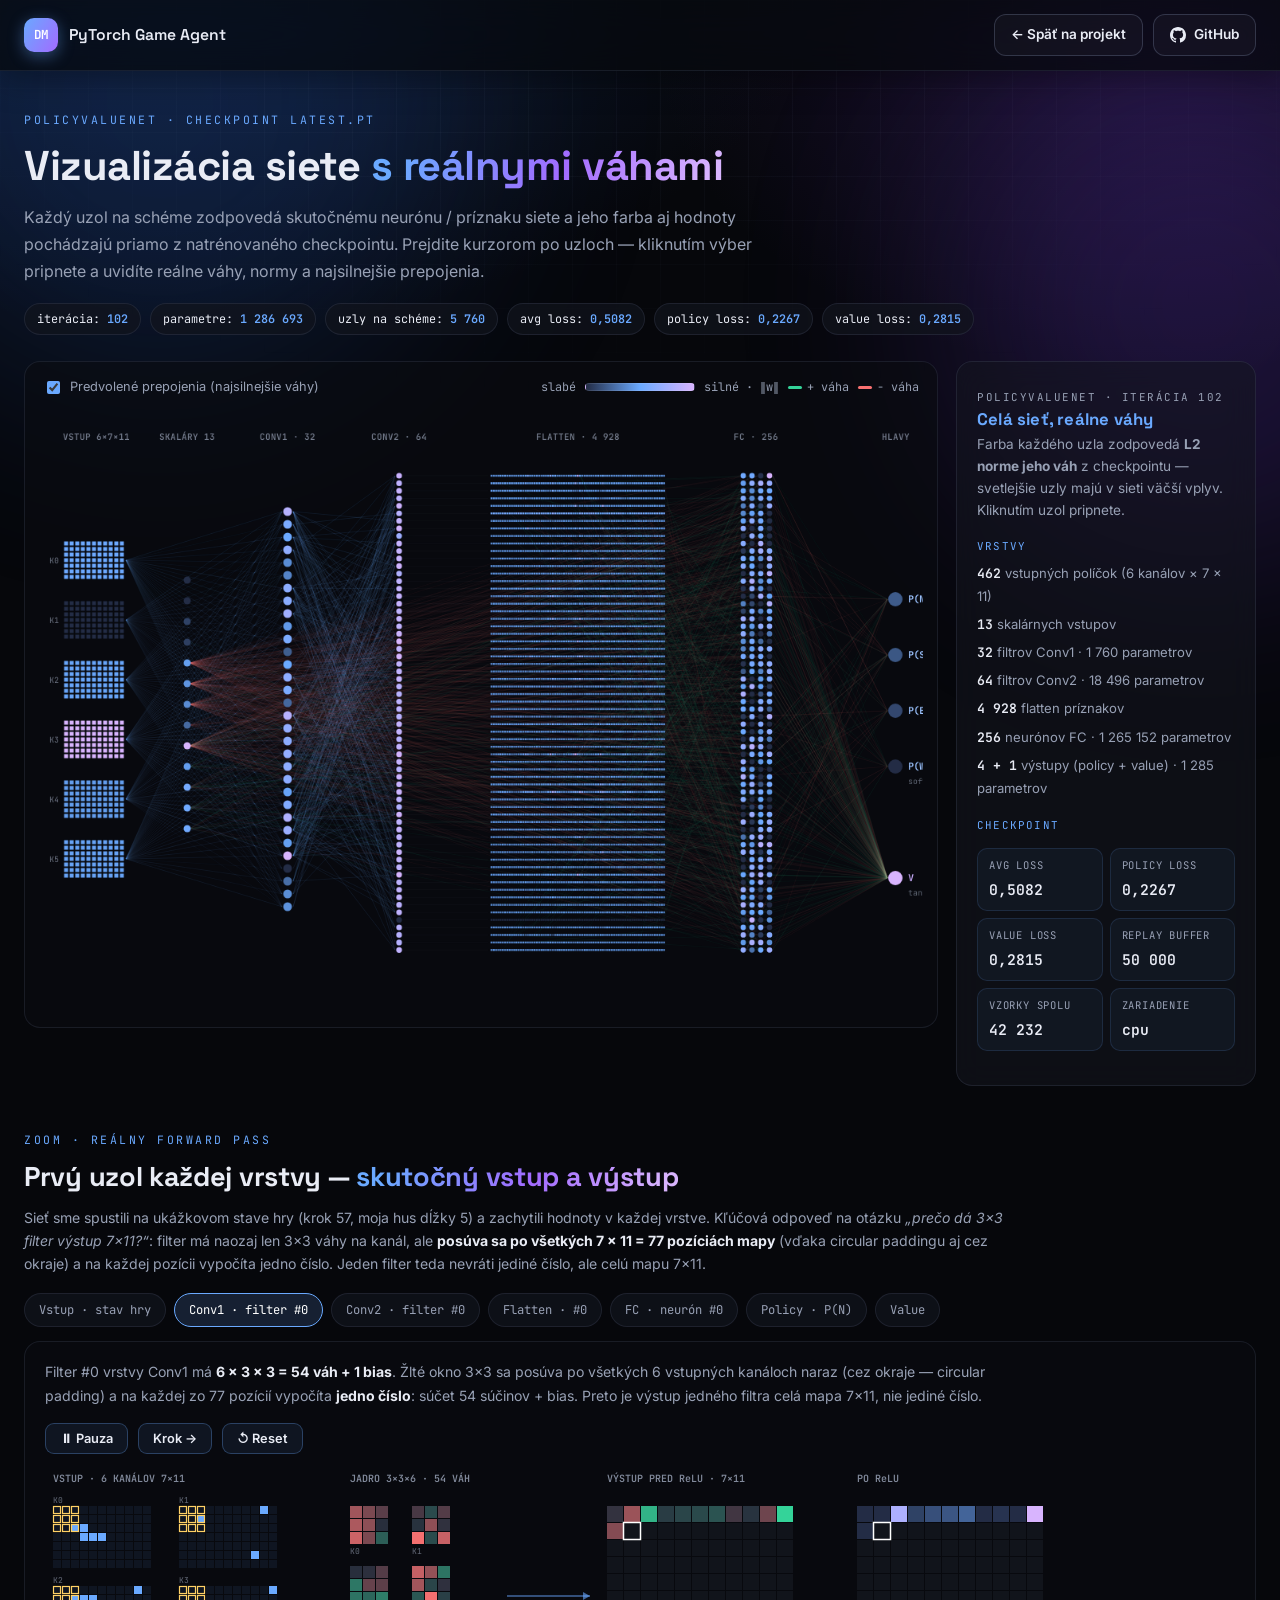
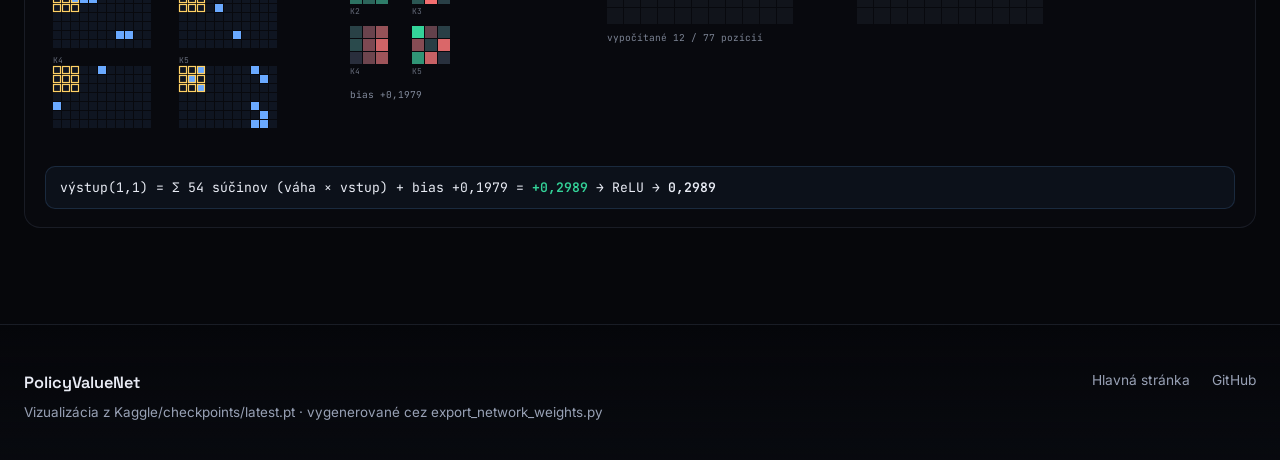
==== commit fcfb9e68: "UpdateWeb" ====
--- a/visualizationOfNetwork.html
+++ b/visualizationOfNetwork.html
@@ -284,6 +284,130 @@
       color: var(--muted);
     }
 
+    /* ── Zoom: prvý uzol každej vrstvy ── */
+    .zoom-section{ margin-top: 44px; }
+
+    .zoom-title{
+      font-size: clamp(1.25rem, 2.4vw, 1.7rem);
+      margin: 10px 0 12px;
+      letter-spacing: -0.3px;
+    }
+
+    .zoom-note{
+      color: var(--muted);
+      font-size: 0.88rem;
+      line-height: 1.65;
+      max-width: 980px;
+    }
+
+    .zoom-note b{ color: var(--text); }
+
+    .zoom-tabs{ display: flex; flex-wrap: wrap; gap: 8px; margin: 18px 0 14px; }
+
+    .zoom-tab{
+      padding: 8px 14px;
+      border-radius: 999px;
+      border: 1px solid var(--border);
+      background: rgba(18, 21, 29, 0.7);
+      color: var(--muted);
+      font-family: var(--font-mono);
+      font-size: 0.76rem;
+      cursor: pointer;
+      transition: color 0.2s ease, border-color 0.2s ease, background 0.2s ease;
+    }
+
+    .zoom-tab:hover{ color: var(--text); border-color: var(--accent); }
+
+    .zoom-tab.active{
+      color: #fff;
+      background: rgba(106, 169, 255, 0.16);
+      border-color: var(--accent);
+    }
+
+    .zoom-card{
+      background: rgba(10, 12, 18, 0.6);
+      border: 1px solid var(--border);
+      border-radius: 16px;
+      padding: 18px 20px;
+      margin-bottom: 14px;
+    }
+
+    .zoom-flex{ display: flex; flex-wrap: wrap; gap: 26px; align-items: flex-start; }
+
+    .zoom-controls{ display: flex; flex-wrap: wrap; align-items: center; gap: 10px; margin: 12px 0; }
+
+    .zoom-btn{
+      padding: 7px 14px;
+      border-radius: 9px;
+      border: 1px solid rgba(106, 169, 255, 0.3);
+      background: rgba(106, 169, 255, 0.08);
+      color: var(--text);
+      font-family: var(--font-body);
+      font-size: 0.8rem;
+      font-weight: 600;
+      cursor: pointer;
+      transition: background 0.2s ease, border-color 0.2s ease;
+    }
+
+    .zoom-btn:hover{ background: rgba(106, 169, 255, 0.16); border-color: var(--accent); }
+
+    .zoom-calc{
+      font-family: var(--font-mono);
+      font-size: 0.82rem;
+      line-height: 1.6;
+      background: rgba(106, 169, 255, 0.05);
+      border: 1px solid rgba(106, 169, 255, 0.16);
+      border-radius: 10px;
+      padding: 10px 14px;
+      margin-top: 12px;
+      overflow-x: auto;
+    }
+
+    .zoom-calc b{ font-weight: 600; }
+
+    .zoom-sub{
+      font-family: var(--font-mono);
+      font-size: 0.66rem;
+      text-transform: uppercase;
+      letter-spacing: 1.2px;
+      color: var(--accent);
+      margin: 14px 0 6px;
+    }
+
+    .zoom-big{
+      font-family: var(--font-mono);
+      font-size: 1.3rem;
+      font-weight: 600;
+      color: var(--text);
+    }
+
+    .prob-row{
+      display: flex;
+      align-items: center;
+      gap: 10px;
+      font-family: var(--font-mono);
+      font-size: 0.78rem;
+      margin: 6px 0;
+    }
+
+    .prob-row .pl{ width: 96px; color: var(--muted); }
+    .prob-row .pv{ width: 76px; text-align: right; }
+
+    .prob-bar{
+      flex: 1;
+      height: 11px;
+      background: rgba(255, 255, 255, 0.05);
+      border-radius: 6px;
+      overflow: hidden;
+      min-width: 80px;
+    }
+
+    .prob-fill{
+      height: 100%;
+      background: linear-gradient(90deg, #6aa9ff, #a26bff);
+      border-radius: 6px;
+    }
+
     @media (max-width: 1080px){
       .viz-layout{ grid-template-columns: 1fr; }
       .viz-panel{ position: static; max-height: none; }
@@ -345,6 +469,19 @@
 
       <aside class="viz-panel" id="vizPanel"></aside>
     </div>
+
+    <section class="zoom-section">
+      <span class="section-eyebrow">Zoom · reálny forward pass</span>
+      <h2 class="zoom-title">Prvý uzol každej vrstvy — <span class="grad-text">skutočný vstup a výstup</span></h2>
+      <p class="zoom-note">
+        Sieť sme spustili na ukážkovom stave hry (krok 57, moja hus dĺžky 5) a zachytili hodnoty v každej vrstve.
+        Kľúčová odpoveď na otázku <i>„prečo dá 3×3 filter výstup 7×11?“</i>: filter má naozaj len 3×3 váhy na kanál,
+        ale <b>posúva sa po všetkých 7 × 11 = 77 pozíciách mapy</b> (vďaka circular paddingu aj cez okraje)
+        a na každej pozícii vypočíta jedno číslo. Jeden filter teda nevráti jediné číslo, ale celú mapu 7×11.
+      </p>
+      <div class="zoom-tabs" id="zoomTabs"></div>
+      <div id="zoomBody"></div>
+    </section>
   </main>
 
   <footer class="site-footer">
@@ -952,6 +1089,564 @@
     }
 
     new ResizeObserver(() => { rebuildStatic(); render(); }).observe(canvas);
+
+    /* ════ Zoom: prvý uzol každej vrstvy — reálny vstup a výstup ════ */
+    (function zoomInit() {
+      const SM = NET.sample;
+      const tabsEl = document.getElementById('zoomTabs');
+      const bodyEl = document.getElementById('zoomBody');
+      if (!tabsEl || !bodyEl) return;
+      if (!SM) {
+        bodyEl.innerHTML = '<div class="zoom-card"><p class="zoom-note">V <code>network_weights.js</code> chýba ukážkový forward pass (<code>NET.sample</code>). Vygenerujte súbor nanovo cez <code>export_network_weights.py</code>.</p></div>';
+        return;
+      }
+
+      const el = (tag, cls, html) => {
+        const d = document.createElement(tag);
+        if (cls) d.className = cls;
+        if (html !== undefined) d.innerHTML = html;
+        return d;
+      };
+
+      const mapOf = (flat, idx) => flat.slice(idx * CELLS, idx * CELLS + CELLS);
+      const boardCh = ch => mapOf(SM.board, ch);
+      const xVec = SM.conv2.concat(SM.scalars); // vstup FC vrstvy (4 941)
+      let activeAnim = null;
+
+      function fixedCanvas(W, H) {
+        const cv = document.createElement('canvas');
+        cv.width = W * 2; cv.height = H * 2;
+        cv.style.width = W + 'px';
+        cv.style.maxWidth = '100%';
+        cv.style.height = 'auto';
+        const g = cv.getContext('2d');
+        g.scale(2, 2);
+        return [cv, g];
+      }
+
+      /* jedna mapa 7×11; upTo = počet už vypočítaných políčok, cur = zvýraznené políčko */
+      function drawMap(g, x, y, cs, data, mode, upTo, cur) {
+        let mx = 0;
+        data.forEach(v => { const a = Math.abs(v); if (a > mx) mx = a; });
+        for (let r = 0; r < ROWS; r++) for (let c = 0; c < COLS; c++) {
+          const i = r * COLS + c, v = data[i];
+          let fill;
+          if (upTo !== undefined && i >= upTo) fill = 'rgba(148,163,200,0.07)';
+          else if (mode === 'bin') fill = v > 0.5 ? '#6aa9ff' : 'rgba(106,169,255,0.08)';
+          else if (mode === 'act') fill = ramp(mx ? v / mx : 0);
+          else fill = diverge(mx ? v / mx : 0);
+          g.fillStyle = fill;
+          g.fillRect(x + c * cs, y + r * cs, cs - 1, cs - 1);
+        }
+        if (cur) {
+          g.strokeStyle = '#fff'; g.lineWidth = 1.5;
+          g.strokeRect(x + cur[1] * cs - 0.5, y + cur[0] * cs - 0.5, cs, cs);
+        }
+      }
+
+      /* 3×3 okno s circular wrapom cez okraje */
+      function patchOutline(g, x, y, cs, r0, c0) {
+        g.strokeStyle = '#ffd166'; g.lineWidth = 1.2;
+        for (let i = -1; i <= 1; i++) for (let j = -1; j <= 1; j++) {
+          const r = (r0 + i + ROWS) % ROWS, c = (c0 + j + COLS) % COLS;
+          g.strokeRect(x + c * cs + 0.5, y + r * cs + 0.5, cs - 2, cs - 2);
+        }
+      }
+
+      function drawKernelSlice(g, x, y, cs, ker, mx) {
+        for (let i = 0; i < 3; i++) for (let j = 0; j < 3; j++) {
+          g.fillStyle = diverge(mx ? ker(i, j) / mx : 0);
+          g.fillRect(x + j * cs, y + i * cs, cs - 1, cs - 1);
+        }
+      }
+
+      /* ── animovaný konvolučný prehrávač ── */
+      function convViewer(cfg) {
+        const card = el('div', 'zoom-card');
+        card.appendChild(el('p', 'zoom-note', cfg.note));
+
+        const controls = el('div', 'zoom-controls');
+        const playBtn = el('button', 'zoom-btn', prefersReduced ? '↻ Znova' : '⏸ Pauza');
+        const stepBtn = el('button', 'zoom-btn', 'Krok →');
+        const resetBtn = el('button', 'zoom-btn', '↺ Reset');
+        controls.append(playBtn, stepBtn, resetBtn);
+        card.appendChild(controls);
+
+        const scroll = el('div', 'viz-scroll');
+        const [cv, g] = fixedCanvas(cfg.W, cfg.H);
+        scroll.appendChild(cv);
+        card.appendChild(scroll);
+
+        const calcEl = el('div', 'zoom-calc');
+        card.appendChild(calcEl);
+        bodyEl.appendChild(card);
+
+        const IG = cfg.inGeom;
+
+        function liveSum(r0, c0) {
+          let s = cfg.bias;
+          for (let ch = 0; ch < cfg.nIn; ch++) {
+            const m = cfg.inMaps[ch];
+            for (let i = -1; i <= 1; i++) for (let j = -1; j <= 1; j++) {
+              const r = (r0 + i + ROWS) % ROWS, c = (c0 + j + COLS) % COLS;
+              s += cfg.kern(ch, i + 1, j + 1) * m[r * COLS + c];
+            }
+          }
+          return s;
+        }
+
+        function draw(done) {
+          g.clearRect(0, 0, cfg.W, cfg.H);
+          const cur = Math.min(done, CELLS - 1);
+          const r0 = Math.floor(cur / COLS), c0 = cur % COLS;
+          const running = done < CELLS;
+
+          g.font = '600 10px "JetBrains Mono", monospace';
+          g.fillStyle = 'rgba(152,161,181,0.85)';
+          g.textAlign = 'left';
+          g.fillText(cfg.inTitle, IG.x0, 16);
+          g.fillText(cfg.kTitle, cfg.kx, 16);
+          g.fillText('VÝSTUP PRED ReLU · 7×11', cfg.ox1, 16);
+          g.fillText('PO ReLU', cfg.ox2, 16);
+
+          for (let ch = 0; ch < cfg.nIn; ch++) {
+            const x = IG.x0 + (ch % IG.cols) * IG.colPitch;
+            const y = IG.y0 + Math.floor(ch / IG.cols) * IG.rowPitch;
+            if (cfg.inLabels) {
+              g.fillStyle = 'rgba(152,161,181,0.65)';
+              g.font = '8px "JetBrains Mono", monospace';
+              g.fillText(cfg.inLabels[ch], x, y - 3);
+            }
+            drawMap(g, x, y, IG.cell, cfg.inMaps[ch], cfg.inMode);
+            if (running) patchOutline(g, x, y, IG.cell, r0, c0);
+          }
+
+          let kmx = 0;
+          cfg.kSlices.forEach(s => {
+            for (let i = 0; i < 3; i++) for (let j = 0; j < 3; j++)
+              kmx = Math.max(kmx, Math.abs(cfg.kern(s, i, j)));
+          });
+          cfg.kSlices.forEach((s, n) => {
+            const x = cfg.kx + (n % 2) * cfg.kColPitch, y = cfg.ky + Math.floor(n / 2) * cfg.kRowPitch;
+            drawKernelSlice(g, x, y, cfg.kCell, (i, j) => cfg.kern(s, i, j), kmx);
+            g.fillStyle = 'rgba(152,161,181,0.65)';
+            g.font = '8px "JetBrains Mono", monospace';
+            g.fillText(cfg.kLabels[n], x, y + cfg.kCell * 3 + 9);
+          });
+          g.fillStyle = 'rgba(152,161,181,0.85)';
+          g.font = '9.5px "JetBrains Mono", monospace';
+          g.fillText('bias ' + fmtW(cfg.bias), cfg.kx, cfg.kBiasY);
+
+          g.strokeStyle = 'rgba(106,169,255,0.6)';
+          g.lineWidth = 1.5;
+          g.beginPath(); g.moveTo(cfg.ax1, cfg.ay); g.lineTo(cfg.ax2, cfg.ay); g.stroke();
+          g.fillStyle = 'rgba(106,169,255,0.6)';
+          g.beginPath();
+          g.moveTo(cfg.ax2, cfg.ay); g.lineTo(cfg.ax2 - 7, cfg.ay - 4); g.lineTo(cfg.ax2 - 7, cfg.ay + 4);
+          g.closePath(); g.fill();
+
+          const curCell = running ? [r0, c0] : null;
+          drawMap(g, cfg.ox1, cfg.oy, cfg.oCell, cfg.outPre, 'div', done, curCell);
+          drawMap(g, cfg.ox2, cfg.oy, cfg.oCell, cfg.outPost, 'act', done, curCell);
+
+          g.fillStyle = 'rgba(152,161,181,0.8)';
+          g.font = '9.5px "JetBrains Mono", monospace';
+          g.fillText(`vypočítané ${done} / 77 pozícií`, cfg.ox1, cfg.oy + cfg.oCell * ROWS + 16);
+        }
+
+        function calc() {
+          const cur = Math.min(done, CELLS - 1);
+          const r = Math.floor(cur / COLS), c = cur % COLS;
+          const z = liveSum(r, c), a = Math.max(0, z);
+          calcEl.innerHTML =
+            `výstup(${r},${c}) = Σ ${cfg.nIn * 9} súčinov (váha × vstup) + bias ${fmtW(cfg.bias)} = ` +
+            `<b class="${z >= 0 ? 'w-pos' : 'w-neg'}">${fmtW(z)}</b> → ReLU → <b>${fmt(a, 4)}</b>` +
+            (done >= CELLS ? ' &nbsp;·&nbsp; hotovo — 1 filter ⇒ 77 reálnych hodnôt (7×11)' : '');
+        }
+
+        let done = prefersReduced ? CELLS : 0;
+        let playing = !prefersReduced, raf = 0, last = 0;
+
+        function tick(t) {
+          raf = requestAnimationFrame(tick);
+          if (!playing || t - last < 85) return;
+          last = t;
+          done = Math.min(done + 1, CELLS);
+          draw(done); calc();
+          if (done >= CELLS) { playing = false; playBtn.textContent = '↻ Znova'; }
+        }
+
+        playBtn.addEventListener('click', () => {
+          if (done >= CELLS) { done = 0; playing = true; }
+          else playing = !playing;
+          playBtn.textContent = playing ? '⏸ Pauza' : '▶ Prehrať';
+          draw(done); calc();
+        });
+        stepBtn.addEventListener('click', () => {
+          playing = false; playBtn.textContent = done + 1 >= CELLS ? '↻ Znova' : '▶ Prehrať';
+          done = Math.min(done + 1, CELLS);
+          draw(done); calc();
+        });
+        resetBtn.addEventListener('click', () => {
+          playing = false; playBtn.textContent = '▶ Prehrať';
+          done = 0; draw(done); calc();
+        });
+
+        draw(done); calc();
+        raf = requestAnimationFrame(tick);
+        activeAnim = { stop() { playing = false; cancelAnimationFrame(raf); } };
+      }
+
+      /* ── 1) vstup: stav hry + kanály + skaláre ── */
+      function viewBoard() {
+        const card = el('div', 'zoom-card');
+        card.appendChild(el('p', 'zoom-note',
+          'Ukážkový stav: <b>krok 57</b>, moja hus (zelená) má dĺžku 5, súperi dĺžky 4, 3 a 2, dve jedlá. ' +
+          'Encoder ho prekóduje do 6 binárnych kanálov 7×11 <b>centrovaných na moju hlavu</b> ' +
+          '(v tejto ukážke je hlava presne v strede, takže pozície sedia 1 : 1) a 13 skalárov.'));
+
+        const flex = el('div', 'zoom-flex');
+
+        const wrapA = el('div');
+        wrapA.appendChild(el('div', 'zoom-sub', 'Stav hry · 7×11'));
+        const cs = 27, [cvA, gA] = fixedCanvas(COLS * cs + 2, ROWS * cs + 2);
+        gA.fillStyle = 'rgba(106,169,255,0.06)';
+        for (let r = 0; r < ROWS; r++) for (let c = 0; c < COLS; c++)
+          gA.fillRect(c * cs + 1, r * cs + 1, cs - 2, cs - 2);
+        const GOOSE_C = ['#34d399', '#f87171', '#fbbf24', '#a78bfa'];
+        SM.state.geese.forEach((goose, gi) => {
+          goose.forEach((p, seg) => {
+            const r = Math.floor(p / COLS), c = p % COLS;
+            gA.globalAlpha = seg === 0 ? 1 : 0.55;
+            gA.fillStyle = GOOSE_C[gi];
+            gA.fillRect(c * cs + 3, r * cs + 3, cs - 6, cs - 6);
+            if (seg === 0) {
+              gA.globalAlpha = 1;
+              gA.strokeStyle = '#fff'; gA.lineWidth = 1.5;
+              gA.strokeRect(c * cs + 3, r * cs + 3, cs - 6, cs - 6);
+            }
+          });
+          gA.globalAlpha = 1;
+        });
+        SM.state.food.forEach(p => {
+          const r = Math.floor(p / COLS), c = p % COLS;
+          gA.fillStyle = '#ffd166';
+          gA.beginPath();
+          gA.arc(c * cs + cs / 2 + 1, r * cs + cs / 2 + 1, cs * 0.26, 0, Math.PI * 2);
+          gA.fill();
+        });
+        wrapA.appendChild(cvA);
+        flex.appendChild(wrapA);
+
+        const wrapB = el('div');
+        wrapB.appendChild(el('div', 'zoom-sub', 'Vstupné kanály · reálne 0/1'));
+        const mc = 13, mw = COLS * mc, mh = ROWS * mc;
+        const [cvB, gB] = fixedCanvas(3 * (mw + 40) - 40, 2 * (mh + 32));
+        for (let ch = 0; ch < 6; ch++) {
+          const x = (ch % 3) * (mw + 40), y = Math.floor(ch / 3) * (mh + 32) + 14;
+          gB.fillStyle = 'rgba(152,161,181,0.8)';
+          gB.font = '9px "JetBrains Mono", monospace';
+          gB.fillText('K' + ch + ' · ' + CH_NAMES[ch], x, y - 4);
+          drawMap(gB, x, y, mc, boardCh(ch), 'bin');
+        }
+        wrapB.appendChild(cvB);
+        flex.appendChild(wrapB);
+        card.appendChild(flex);
+
+        let rows = '';
+        SM.scalars.forEach((v, i) => {
+          rows += `<tr><td>#${i} · ${SCALAR_NAMES[i]}</td><td class="${v > 0 ? 'w-pos' : ''}">${fmt(v, 4)}</td></tr>`;
+        });
+        const sc = el('div');
+        sc.appendChild(el('div', 'zoom-sub', '13 skalárnych vstupov · reálne hodnoty'));
+        sc.innerHTML += `<table class="vp-table" style="max-width:420px"><tr><th>skalár</th><th>hodnota</th></tr>${rows}</table>`;
+        card.appendChild(sc);
+        bodyEl.appendChild(card);
+      }
+
+      /* ── 2) Conv1 filter #0 ── */
+      function viewConv1() {
+        convViewer({
+          note: 'Filter #0 vrstvy Conv1 má <b>6 × 3 × 3 = 54 váh + 1 bias</b>. Žlté okno 3×3 sa posúva po všetkých ' +
+            '6 vstupných kanáloch naraz (cez okraje — circular padding) a na každej zo 77 pozícií vypočíta ' +
+            '<b>jedno číslo</b>: súčet 54 súčinov + bias. Preto je výstup jedného filtra celá mapa 7×11, nie jediné číslo.',
+          nIn: 6,
+          inMaps: [0, 1, 2, 3, 4, 5].map(boardCh),
+          inMode: 'bin',
+          inLabels: ['K0', 'K1', 'K2', 'K3', 'K4', 'K5'],
+          inTitle: 'VSTUP · 6 KANÁLOV 7×11',
+          inGeom: { x0: 8, y0: 40, cell: 9, cols: 2, colPitch: 126, rowPitch: 80 },
+          kern: (ch, i, j) => k1(0, ch, i, j),
+          kSlices: [0, 1, 2, 3, 4, 5],
+          kLabels: ['K0', 'K1', 'K2', 'K3', 'K4', 'K5'],
+          kTitle: 'JADRO 3×3×6 · 54 VÁH',
+          kx: 305, ky: 40, kCell: 13, kColPitch: 62, kRowPitch: 60, kBiasY: 232,
+          bias: c1b[0],
+          ax1: 462, ax2: 545, ay: 130,
+          outPre: mapOf(SM.conv1Pre, 0),
+          outPost: mapOf(SM.conv1, 0),
+          ox1: 562, ox2: 812, oy: 40, oCell: 17,
+          W: 1060, H: 280
+        });
+      }
+
+      /* ── 3) Conv2 filter #0 ── */
+      function viewConv2() {
+        const order = [];
+        for (let f = 0; f < 32; f++) order.push([kernelNorm2(0, f), f]);
+        order.sort((a, b) => b[0] - a[0]);
+        const top4 = order.slice(0, 4).map(o => o[1]);
+        convViewer({
+          note: 'Filter #0 vrstvy Conv2 číta naraz všetkých <b>32 máp z Conv1</b> — jadro má 32 × 3 × 3 = 288 váh + bias. ' +
+            'Mechanizmus je rovnaký: okno 3×3 sa posúva po 77 pozíciách a na každej dá jedno číslo. ' +
+            'Zo všetkých 32 rezov jadra sú zobrazené 4 s najväčšou normou.',
+          nIn: 32,
+          inMaps: Array.from({ length: 32 }, (_, f) => mapOf(SM.conv1, f)),
+          inMode: 'act',
+          inLabels: null,
+          inTitle: 'VSTUP · 32 MÁP Z CONV1 (PO ReLU)',
+          inGeom: { x0: 8, y0: 40, cell: 3.8, cols: 8, colPitch: 52, rowPitch: 37 },
+          kern: (f, i, j) => k2(0, f, i, j),
+          kSlices: top4,
+          kLabels: top4.map(f => '← f' + f),
+          kTitle: 'JADRO 3×3×32 · 288 VÁH',
+          kx: 448, ky: 40, kCell: 12, kColPitch: 58, kRowPitch: 58, kBiasY: 172,
+          bias: c2b[0],
+          ax1: 572, ax2: 625, ay: 105,
+          outPre: mapOf(SM.conv2Pre, 0),
+          outPost: mapOf(SM.conv2, 0),
+          ox1: 640, ox2: 858, oy: 40, oCell: 15,
+          W: 1060, H: 210
+        });
+      }
+
+      /* ── 4) flatten[0] ── */
+      function viewFlatten() {
+        const card = el('div', 'zoom-card');
+        card.appendChild(el('p', 'zoom-note',
+          'Flatten nemá žiadne váhy — len preusporiada 64 máp 7×11 do jedného vektora dĺžky 4 928. ' +
+          'Index = filter × 77 + riadok × 11 + stĺpec. Prvý prvok <b>flatten[0]</b> je teda aktivácia ' +
+          'filtra Conv2 #0 na políčku (0, 0).'));
+
+        const flex = el('div', 'zoom-flex');
+        const w1 = el('div');
+        w1.appendChild(el('div', 'zoom-sub', 'Výstup Conv2 · filter #0 (po ReLU)'));
+        const [cv, g] = fixedCanvas(COLS * 18 + 2, ROWS * 18 + 2);
+        drawMap(g, 1, 1, 18, mapOf(SM.conv2, 0), 'act', undefined, [0, 0]);
+        w1.appendChild(cv);
+        flex.appendChild(w1);
+
+        const w2 = el('div');
+        w2.appendChild(el('div', 'zoom-sub', 'Prvý uzol vektora'));
+        w2.appendChild(el('div', 'zoom-big', 'flatten[0] = ' + fmt(SM.conv2[0], 5)));
+        w2.appendChild(el('p', 'zoom-note',
+          'Hodnota políčka (0, 0) — žiadny výpočet, len zmena tvaru 64 × 7 × 11 → 4 928. ' +
+          'Ďalej: flatten[1] = políčko (0, 1), … flatten[77] = filter #1, políčko (0, 0).'));
+        flex.appendChild(w2);
+        card.appendChild(flex);
+
+        let rows = '';
+        for (let i = 0; i < 11; i++)
+          rows += `<tr><td>flatten[${i}] · f0 (0,${i})</td><td>${fmt(SM.conv2[i], 5)}</td></tr>`;
+        const tb = el('div');
+        tb.appendChild(el('div', 'zoom-sub', 'Prvých 11 reálnych hodnôt (riadok 0)'));
+        tb.innerHTML += `<table class="vp-table" style="max-width:380px"><tr><th>prvok</th><th>hodnota</th></tr>${rows}</table>`;
+        card.appendChild(tb);
+        bodyEl.appendChild(card);
+      }
+
+      /* ── pásik 4 941 hodnôt ── */
+      function stripCanvas(data, mode) {
+        const buckets = 989, per = Math.ceil(data.length / buckets);
+        const [cv, g] = fixedCanvas(buckets, 26);
+        let mx = 0;
+        data.forEach(v => { const a = Math.abs(v); if (a > mx) mx = a; });
+        for (let b = 0; b < buckets; b++) {
+          let v = 0;
+          for (let j = b * per; j < Math.min((b + 1) * per, data.length); j++)
+            if (Math.abs(data[j]) > Math.abs(v)) v = data[j];
+          g.fillStyle = mode === 'act' ? ramp(mx ? v / mx : 0) : diverge(mx ? v / mx : 0);
+          g.fillRect(b, 4, 1, 18);
+        }
+        cv.style.width = '100%';
+        cv.style.maxWidth = '989px';
+        return cv;
+      }
+
+      /* ── 5) FC neurón #0 ── */
+      function viewFC() {
+        const card = el('div', 'zoom-card');
+        const b0 = NET.fc.b[0], row0 = NET.fc.row0;
+        let z = b0, nz = 0;
+        for (let j = 0; j < xVec.length; j++) {
+          z += row0[j] * xVec[j];
+          if (xVec[j] !== 0) nz++;
+        }
+        const a = Math.max(0, z);
+
+        card.appendChild(el('p', 'zoom-note',
+          `Neurón #0 vrstvy shared_fc má <b>4 941 vstupných váh</b> (4 928 flatten + 13 skalárov) a 1 bias. ` +
+          `Na rozdiel od konvolúcie dá len <b>jedno číslo</b>: skalárny súčin celého vstupu s váhami. ` +
+          `V tomto stave je nenulových len ${fmt(nz, 0)} zo 4 941 vstupov (ostatné vynuloval ReLU po Conv2).`));
+
+        const s = el('div');
+        s.appendChild(el('div', 'zoom-sub', 'Vstup x · 4 941 reálnych hodnôt (flatten + skaláre)'));
+        s.appendChild(stripCanvas(xVec, 'act'));
+        s.appendChild(el('div', 'zoom-sub', 'Váhy w neurónu #0 · 4 941 (zelená +, červená −)'));
+        s.appendChild(stripCanvas(row0, 'div'));
+        card.appendChild(s);
+
+        const prods = [];
+        for (let j = 0; j < xVec.length; j++)
+          if (xVec[j] !== 0) prods.push([Math.abs(row0[j] * xVec[j]), j]);
+        prods.sort((p, q) => q[0] - p[0]);
+        let rows = '';
+        prods.slice(0, 6).forEach(([, j]) => {
+          const p = row0[j] * xVec[j];
+          rows += `<tr><td>${colLabel(j)}</td><td>${fmtW(row0[j])}</td><td>${fmt(xVec[j], 4)}</td><td class="${p >= 0 ? 'w-pos' : 'w-neg'}">${fmtW(p)}</td></tr>`;
+        });
+        const tb = el('div');
+        tb.appendChild(el('div', 'zoom-sub', 'Najväčšie príspevky w · x'));
+        tb.innerHTML += `<table class="vp-table" style="max-width:560px"><tr><th>zdroj</th><th>váha w</th><th>vstup x</th><th>w · x</th></tr>${rows}</table>`;
+        card.appendChild(tb);
+
+        card.appendChild(el('div', 'zoom-calc',
+          `z₀ = Σ<sub>j=1…4941</sub> wⱼ·xⱼ + bias ${fmtW(b0)} = ` +
+          `<b class="${z >= 0 ? 'w-pos' : 'w-neg'}">${fmtW(z)}</b> → ReLU → <b>${fmt(a, 4)}</b>` +
+          ` &nbsp;·&nbsp; export z checkpointu: ${fmt(SM.fcPre[0], 5)} ✓`));
+        bodyEl.appendChild(card);
+      }
+
+      /* mriežka 256 hodnôt (64×4) */
+      function grid256(data, mode) {
+        const cell = 13;
+        const [cv, g] = fixedCanvas(64 * cell, 4 * cell + 2);
+        let mx = 0;
+        data.forEach(v => { const a = Math.abs(v); if (a > mx) mx = a; });
+        for (let i = 0; i < 256; i++) {
+          const v = data[i];
+          g.fillStyle = mode === 'act' ? ramp(mx ? v / mx : 0) : diverge(mx ? v / mx : 0);
+          g.fillRect((i % 64) * cell, Math.floor(i / 64) * cell, cell - 1, cell - 1);
+        }
+        cv.style.width = '100%';
+        cv.style.maxWidth = (64 * cell) + 'px';
+        return cv;
+      }
+
+      /* ── 6) policy P(N) ── */
+      function viewPolicy() {
+        const card = el('div', 'zoom-card');
+        const h = SM.fc, w = pw.slice(0, 256), b = pb[0];
+        let z = b;
+        for (let i = 0; i < 256; i++) z += w[i] * h[i];
+
+        card.appendChild(el('p', 'zoom-note',
+          'Prvý výstup policy hlavy — logit akcie <b>N (sever)</b>. Je to obyčajný skalárny súčin 256 aktivácií ' +
+          'FC vrstvy s 256 váhami + bias. Štyri logity sa potom softmaxom zmenia na pravdepodobnosti.'));
+
+        const s = el('div');
+        s.appendChild(el('div', 'zoom-sub', 'Vstup h · 256 aktivácií FC (reálne)'));
+        s.appendChild(grid256(h, 'act'));
+        s.appendChild(el('div', 'zoom-sub', 'Váhy w pre P(N) · 256'));
+        s.appendChild(grid256(w, 'div'));
+        card.appendChild(s);
+
+        const prods = h.map((hv, i) => [Math.abs(w[i] * hv), i]).sort((p, q) => q[0] - p[0]).slice(0, 6);
+        let rows = '';
+        prods.forEach(([, i]) => {
+          const p = w[i] * h[i];
+          rows += `<tr><td>FC #${i}</td><td>${fmtW(w[i])}</td><td>${fmt(h[i], 4)}</td><td class="${p >= 0 ? 'w-pos' : 'w-neg'}">${fmtW(p)}</td></tr>`;
+        });
+        const tb = el('div');
+        tb.appendChild(el('div', 'zoom-sub', 'Najväčšie príspevky w · h'));
+        tb.innerHTML += `<table class="vp-table" style="max-width:560px"><tr><th>neurón</th><th>váha w</th><th>aktivácia h</th><th>w · h</th></tr>${rows}</table>`;
+        card.appendChild(tb);
+
+        card.appendChild(el('div', 'zoom-calc',
+          `logit(N) = Σ<sub>i=1…256</sub> wᵢ·hᵢ + bias ${fmtW(b)} = ` +
+          `<b class="${z >= 0 ? 'w-pos' : 'w-neg'}">${fmtW(z)}</b>` +
+          ` &nbsp;·&nbsp; export z checkpointu: ${fmt(SM.policyLogits[0], 5)} ✓`));
+
+        const sm = el('div');
+        sm.appendChild(el('div', 'zoom-sub', 'Softmax všetkých 4 logitov → reálna stratégia v tomto stave'));
+        let bars = '';
+        SM.policyProbs.forEach((p, a) => {
+          bars += `<div class="prob-row"><span class="pl">${ACTION_NAMES[a]}</span>` +
+            `<span class="pv">${fmt(SM.policyLogits[a], 3)}</span>` +
+            `<div class="prob-bar"><div class="prob-fill" style="width:${(p * 100).toFixed(1)}%"></div></div>` +
+            `<span class="pv">${(p * 100).toFixed(1)} %</span></div>`;
+        });
+        sm.innerHTML += bars;
+        card.appendChild(sm);
+        bodyEl.appendChild(card);
+      }
+
+      /* ── 7) value ── */
+      function viewValue() {
+        const card = el('div', 'zoom-card');
+        const h = SM.fc, b = vb[0];
+        let z = b;
+        for (let i = 0; i < 256; i++) z += vw[i] * h[i];
+        const v = Math.tanh(z);
+
+        card.appendChild(el('p', 'zoom-note',
+          'Value hlava má jediný neurón: 256 váh + bias, výsledok prejde cez tanh do intervalu [−1, 1]. ' +
+          '−1 ≈ prvý vypadnutý, +1 ≈ víťaz. V MCTS táto hodnota ohodnocuje listové uzly stromu.'));
+
+        const s = el('div');
+        s.appendChild(el('div', 'zoom-sub', 'Vstup h · 256 aktivácií FC (reálne)'));
+        s.appendChild(grid256(h, 'act'));
+        s.appendChild(el('div', 'zoom-sub', 'Váhy value neurónu · 256'));
+        s.appendChild(grid256(vw, 'div'));
+        card.appendChild(s);
+
+        card.appendChild(el('div', 'zoom-calc',
+          `z = Σ<sub>i=1…256</sub> wᵢ·hᵢ + bias ${fmtW(b)} = ` +
+          `<b class="${z >= 0 ? 'w-pos' : 'w-neg'}">${fmtW(z)}</b> → tanh → ` +
+          `<b class="${v >= 0 ? 'w-pos' : 'w-neg'}">${fmtW(v)}</b>` +
+          ` &nbsp;·&nbsp; export z checkpointu: ${fmt(SM.value[0], 5)} ✓`));
+
+        const gauge = el('div');
+        gauge.appendChild(el('div', 'zoom-sub', 'Hodnotenie pozície'));
+        gauge.innerHTML += `
+          <div style="position:relative; height:14px; max-width:560px; border-radius:7px; background:linear-gradient(90deg,#f87171,#39414f 50%,#34d399); border:1px solid var(--border);">
+            <div style="position:absolute; top:-4px; left:${((v + 1) / 2 * 100).toFixed(1)}%; width:3px; height:22px; background:#fff; border-radius:2px; transform:translateX(-50%);"></div>
+          </div>
+          <div style="display:flex; justify-content:space-between; max-width:560px; font-family:var(--font-mono); font-size:0.7rem; color:var(--muted); margin-top:5px;"><span>−1 · prehra</span><span>0</span><span>+1 · výhra</span></div>
+          <p class="zoom-note" style="margin-top:10px">${fmtW(v)} — sieť hodnotí ukážkovú pozíciu ako približne vyrovnanú.</p>`;
+        card.appendChild(gauge);
+        bodyEl.appendChild(card);
+      }
+
+      /* ── taby ── */
+      const VIEWS = {
+        board: viewBoard, conv1: viewConv1, conv2: viewConv2,
+        flatten: viewFlatten, fc: viewFC, policy: viewPolicy, value: viewValue
+      };
+      const TABS = [
+        ['board', 'Vstup · stav hry'],
+        ['conv1', 'Conv1 · filter #0'],
+        ['conv2', 'Conv2 · filter #0'],
+        ['flatten', 'Flatten · #0'],
+        ['fc', 'FC · neurón #0'],
+        ['policy', 'Policy · P(N)'],
+        ['value', 'Value']
+      ];
+
+      function activate(key) {
+        if (activeAnim) { activeAnim.stop(); activeAnim = null; }
+        tabsEl.querySelectorAll('.zoom-tab').forEach(b => b.classList.toggle('active', b.dataset.t === key));
+        bodyEl.innerHTML = '';
+        VIEWS[key]();
+      }
+
+      tabsEl.innerHTML = TABS.map(([k, l]) => `<button type="button" class="zoom-tab" data-t="${k}">${l}</button>`).join('');
+      tabsEl.addEventListener('click', e => {
+        const b = e.target.closest('.zoom-tab');
+        if (b) activate(b.dataset.t);
+      });
+      activate('conv1');
+    })();
   })();
   </script>
 </body>
